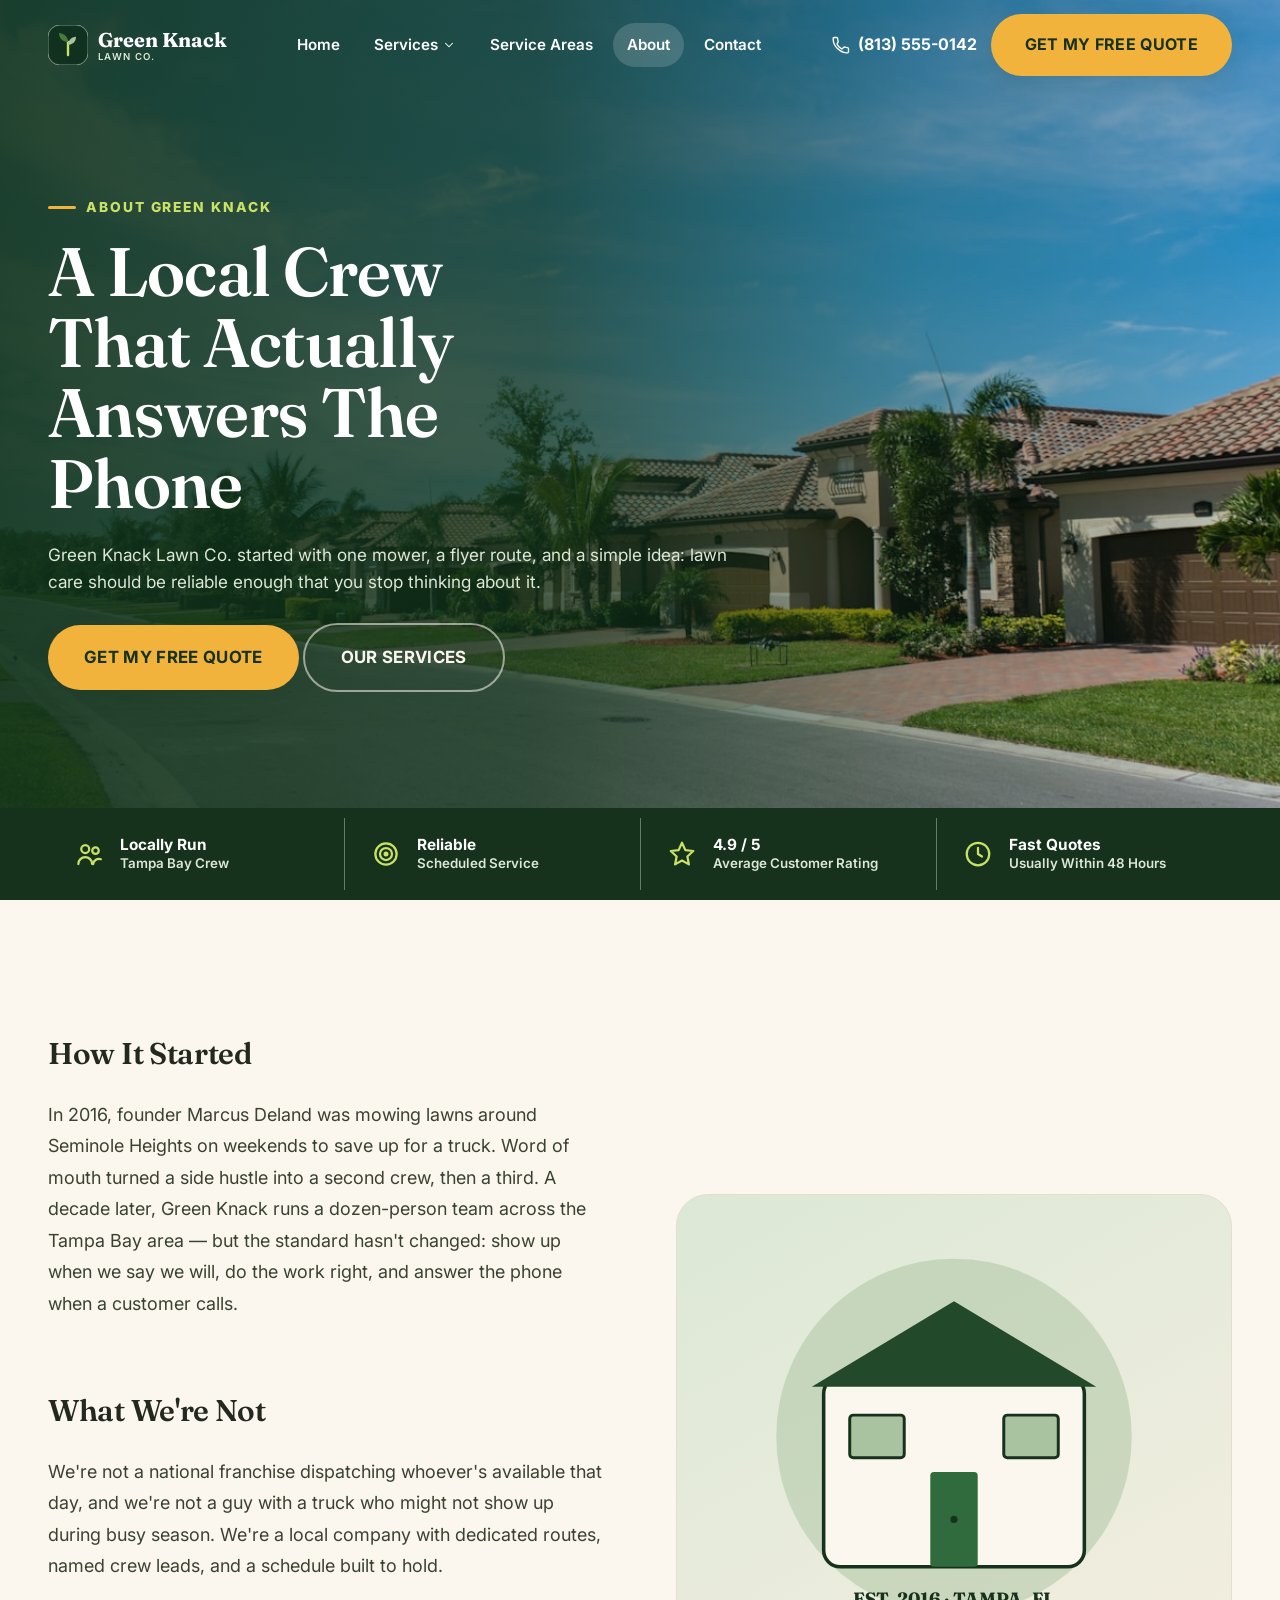
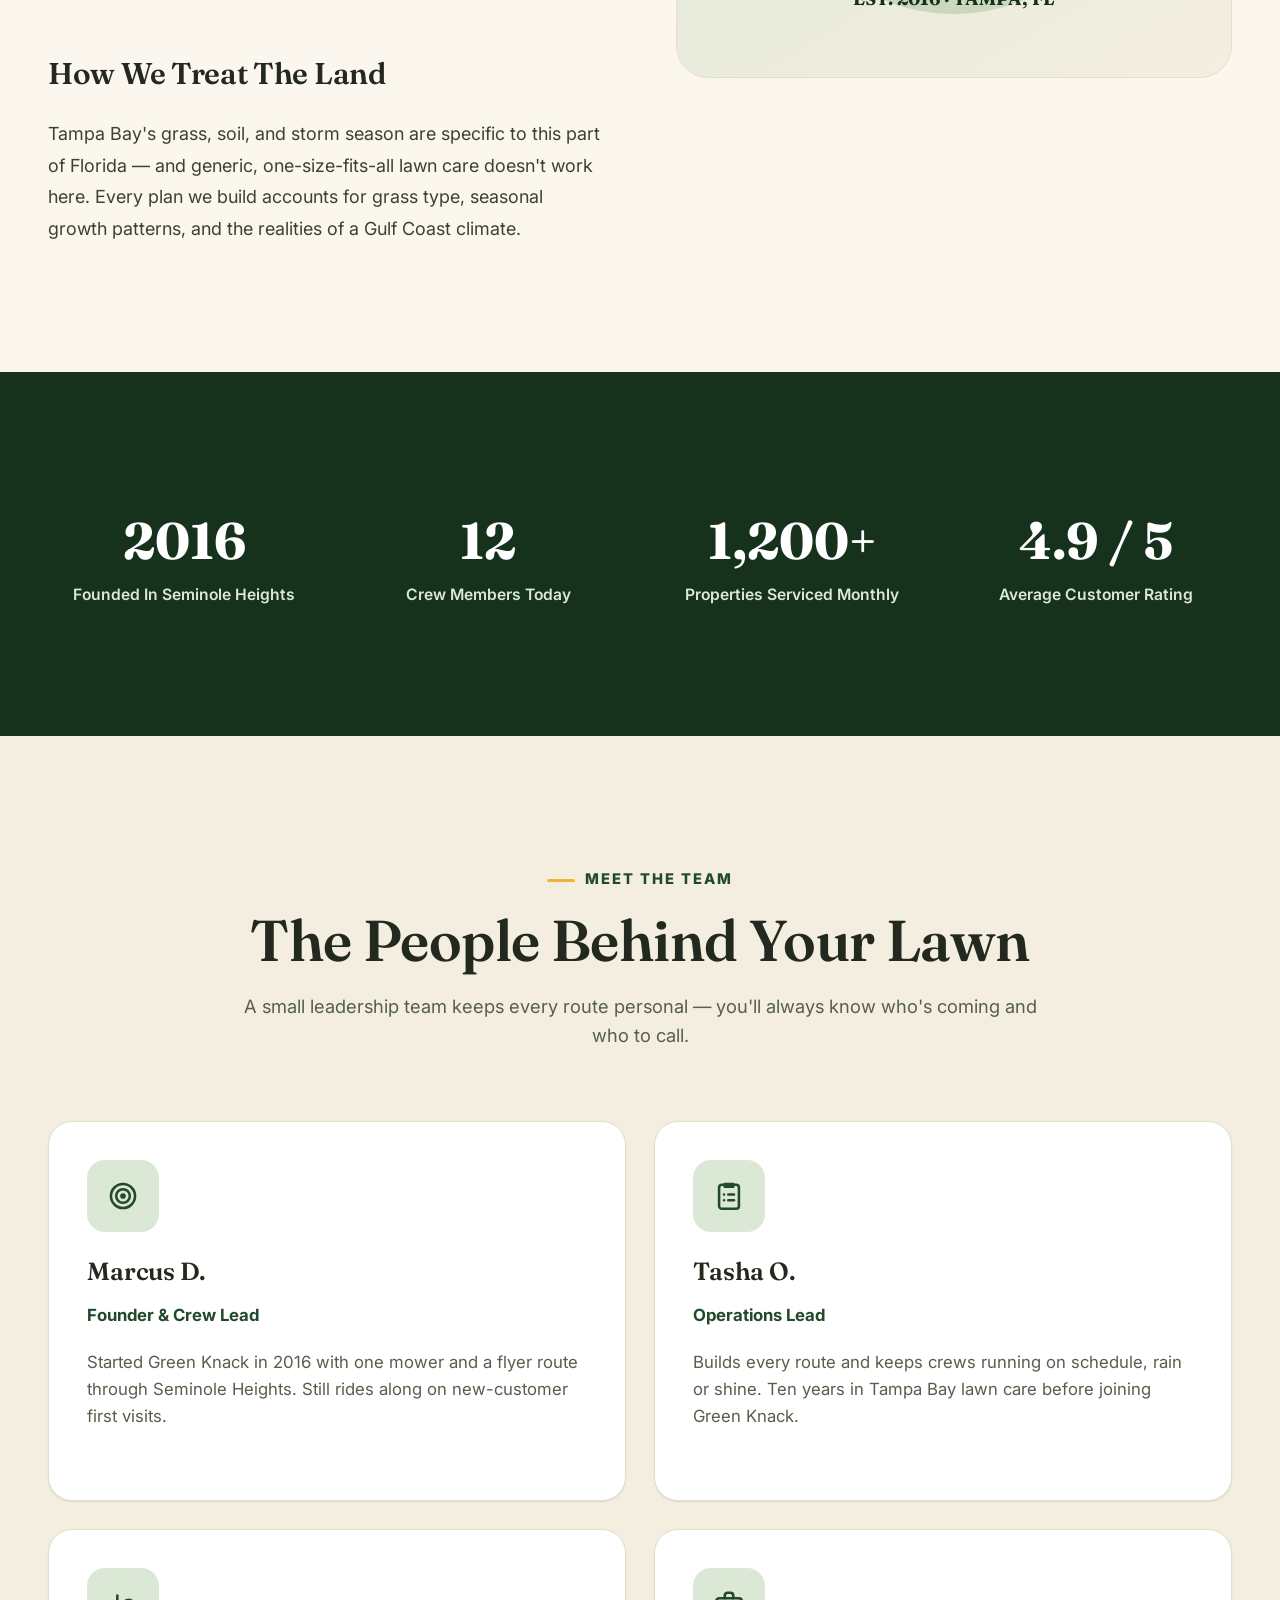
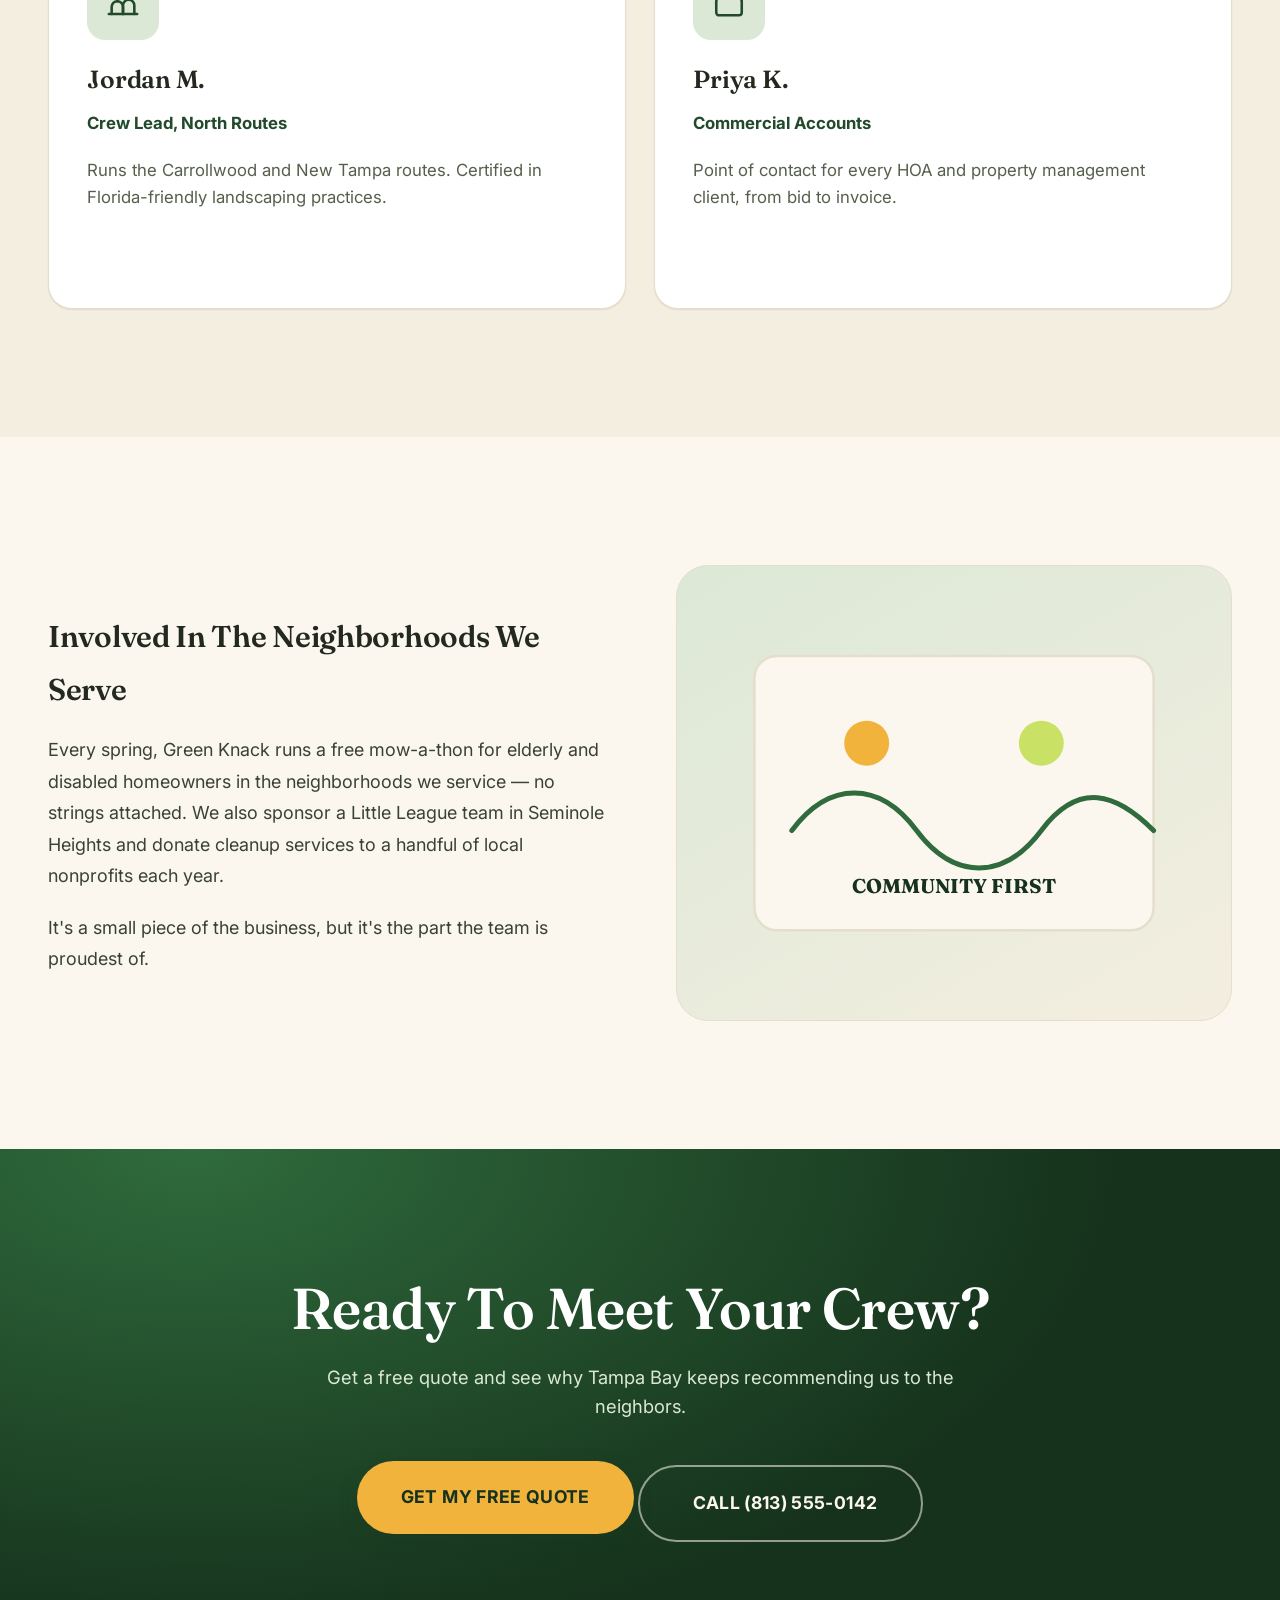
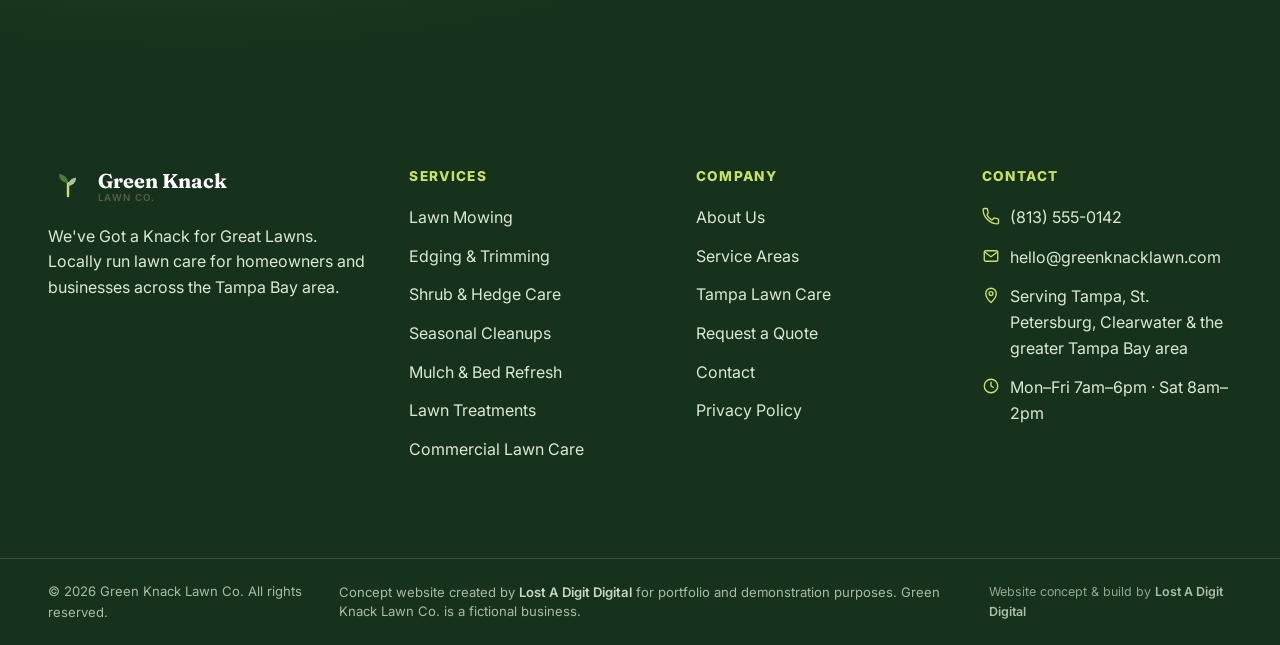
==== about/index.html @ 2e8d249c "Prepare Green Knack lawn service site for production Co-Authored-By: Claude Sonnet 5 <noreply@anthro" ====
<!doctype html>
<html lang="en">
<head>
<meta charset="UTF-8">
<meta name="viewport" content="width=device-width, initial-scale=1">
<title>About Green Knack Lawn Co. | Tampa Bay Lawn Care</title>
<meta name="description" content="Meet the local crew behind Green Knack Lawn Co. — founded in 2016 in Seminole Heights, now serving 1,200+ Tampa Bay properties every month.">
<link rel="canonical" href="https://lawn-service.lostadigitdigital.com/about/">
<meta name="robots" content="index,follow">
<meta property="og:type" content="website">
<meta property="og:site_name" content="Green Knack Lawn Co.">
<meta property="og:title" content="About Green Knack Lawn Co. | Tampa Bay Lawn Care">
<meta property="og:description" content="Meet the local crew behind Green Knack Lawn Co. — founded in 2016 in Seminole Heights, now serving 1,200+ Tampa Bay properties every month.">
<meta property="og:url" content="https://lawn-service.lostadigitdigital.com/about/">
<meta property="og:image" content="https://lawn-service.lostadigitdigital.com/images/og-cover.jpg">
<meta name="twitter:card" content="summary_large_image">
<meta name="twitter:title" content="About Green Knack Lawn Co. | Tampa Bay Lawn Care">
<meta name="twitter:description" content="Meet the local crew behind Green Knack Lawn Co. — founded in 2016 in Seminole Heights, now serving 1,200+ Tampa Bay properties every month.">
<meta name="twitter:image" content="https://lawn-service.lostadigitdigital.com/images/og-cover.jpg">
<meta name="theme-color" content="#16321C">
<link rel="icon" href="/favicon.svg" type="image/svg+xml">
<link rel="apple-touch-icon" href="/images/apple-touch-icon.png">
<link rel="manifest" href="/manifest.json">
<link rel="preconnect" href="https://fonts.googleapis.com">
<link rel="preconnect" href="https://fonts.gstatic.com" crossorigin>
<link href="https://fonts.googleapis.com/css2?family=Fraunces:wght@500;600;700&family=Inter:wght@400;500;600;700;800&display=swap" rel="stylesheet">
<link rel="stylesheet" href="/css/styles.css">

<script type="application/ld+json">{"@context": "https://schema.org", "@type": "LocalBusiness", "@id": "https://lawn-service.lostadigitdigital.com/#business", "name": "Green Knack Lawn Co.", "description": "Residential and commercial lawn care serving the greater Tampa Bay, Florida area — mowing, hedge care, seasonal cleanups, and lawn treatments with no long-term contracts.", "url": "https://lawn-service.lostadigitdigital.com/", "telephone": "+18135550142", "email": "hello@greenknacklawn.com", "image": "https://lawn-service.lostadigitdigital.com/images/og-cover.jpg", "priceRange": "$$", "address": {"@type": "PostalAddress", "addressLocality": "Tampa", "addressRegion": "FL", "addressCountry": "US"}, "geo": {"@type": "GeoCoordinates", "latitude": 27.9506, "longitude": -82.4572}, "areaServed": [{"@type": "City", "name": "Tampa"}, {"@type": "City", "name": "South Tampa"}, {"@type": "City", "name": "Seminole Heights"}, {"@type": "City", "name": "Carrollwood"}, {"@type": "City", "name": "Westchase"}, {"@type": "City", "name": "New Tampa"}, {"@type": "City", "name": "Brandon"}, {"@type": "City", "name": "Riverview"}, {"@type": "City", "name": "Valrico"}, {"@type": "City", "name": "St. Petersburg"}, {"@type": "City", "name": "Clearwater"}, {"@type": "City", "name": "Wesley Chapel"}, {"@type": "City", "name": "Dunedin"}, {"@type": "City", "name": "Safety Harbor"}, {"@type": "City", "name": "Temple Terrace"}, {"@type": "City", "name": "Town 'n' Country"}], "openingHoursSpecification": [{"@type": "OpeningHoursSpecification", "dayOfWeek": ["Monday", "Tuesday", "Wednesday", "Thursday", "Friday"], "opens": "07:00", "closes": "18:00"}, {"@type": "OpeningHoursSpecification", "dayOfWeek": ["Saturday"], "opens": "08:00", "closes": "14:00"}], "sameAs": []}</script>

</head>
<body class="has-sticky-cta">

<a class="skip-link" href="#main">Skip to main content</a>
<header class="site-header">
  <div class="container site-header__inner">
    <a class="brand" href="/">
      <svg class="brand__mark" viewBox="0 0 40 40" fill="none" aria-hidden="true"><rect width="40" height="40" rx="12" fill="#16321C"/><path d="M20 30V17" stroke="#C9E265" stroke-width="2.4" stroke-linecap="round"/><path d="M20 17c0-5.2-3.6-8.4-9-9 0 5.6 3.8 8.6 9 9Z" fill="#4A7A3C"/><path d="M20 20c0-4.8 3.4-7.7 8-8.3 0 5.1-3.6 7.9-8 8.3Z" fill="#A9C3A0"/></svg>
      <span class="brand__name">Green Knack<small>Lawn Co.</small></span>
    </a>
    <nav class="main-nav" aria-label="Primary">
      <ul><li><a class="nav-link" href="/">Home</a></li><li class="has-dropdown"><a class="nav-link" href="/services/">Services <svg viewBox="0 0 24 24" fill="none" stroke="currentColor" stroke-width="1.8" stroke-linecap="round" stroke-linejoin="round" aria-hidden="true"><path d="m6 9 6 6 6-6"/></svg></a><div class="dropdown"><a href="/services/lawn-mowing/"><svg class="svg-mini" viewBox="0 0 24 24" fill="none" stroke="currentColor" stroke-width="1.8" stroke-linecap="round" stroke-linejoin="round" aria-hidden="true"><path d="m9 6 6 6-6 6"/></svg>Lawn Mowing</a><a href="/services/shrub-hedge-care/"><svg class="svg-mini" viewBox="0 0 24 24" fill="none" stroke="currentColor" stroke-width="1.8" stroke-linecap="round" stroke-linejoin="round" aria-hidden="true"><path d="m9 6 6 6-6 6"/></svg>Shrub & Hedge Care</a><a href="/services/seasonal-cleanup/"><svg class="svg-mini" viewBox="0 0 24 24" fill="none" stroke="currentColor" stroke-width="1.8" stroke-linecap="round" stroke-linejoin="round" aria-hidden="true"><path d="m9 6 6 6-6 6"/></svg>Seasonal Cleanups</a><a href="/services/commercial-lawn-care/"><svg class="svg-mini" viewBox="0 0 24 24" fill="none" stroke="currentColor" stroke-width="1.8" stroke-linecap="round" stroke-linejoin="round" aria-hidden="true"><path d="m9 6 6 6-6 6"/></svg>Commercial Lawn Care</a><a class="dropdown-all" href="/services/">All Services <svg viewBox="0 0 24 24" fill="none" stroke="currentColor" stroke-width="1.8" stroke-linecap="round" stroke-linejoin="round" aria-hidden="true"><path d="M5 12h14"/><path d="m13 6 6 6-6 6"/></svg></a></div></li><li><a class="nav-link" href="/service-areas/">Service Areas</a></li><li><a class="nav-link" href="/about/" aria-current="page">About</a></li><li><a class="nav-link" href="/contact/">Contact</a></li></ul>
    </nav>
    <div class="header-cta">
      <a class="header-phone" href="tel:+18135550142"><svg viewBox="0 0 24 24" fill="none" stroke="currentColor" stroke-width="1.8" stroke-linecap="round" stroke-linejoin="round" aria-hidden="true"><path d="M6.6 10.8a13 13 0 0 0 6.6 6.6l2.2-2.2a1.5 1.5 0 0 1 1.5-.4c1.1.4 2.3.6 3.6.6a1.5 1.5 0 0 1 1.5 1.5V21a1.5 1.5 0 0 1-1.5 1.5C10.6 22.5 1.5 13.4 1.5 3.5A1.5 1.5 0 0 1 3 2h3.1a1.5 1.5 0 0 1 1.5 1.5c0 1.3.2 2.5.6 3.6a1.5 1.5 0 0 1-.4 1.5Z"/></svg> (813) 555-0142</a>
      <a class="btn btn-primary" href="/quote/">Get My Free Quote</a>
    </div>
    <button class="nav-toggle" data-nav-toggle type="button" aria-label="Open menu" aria-expanded="false">
      <svg class="icon-open" viewBox="0 0 24 24" fill="none" stroke="currentColor" stroke-width="1.8" stroke-linecap="round" stroke-linejoin="round" aria-hidden="true"><path d="M4 7h16"/><path d="M4 12h16"/><path d="M4 17h16"/></svg><svg class="icon-close" viewBox="0 0 24 24" fill="none" stroke="currentColor" stroke-width="1.8" stroke-linecap="round" stroke-linejoin="round" aria-hidden="true"><path d="m6 6 12 12"/><path d="m18 6-12 12"/></svg>
    </button>
  </div>
  <div class="mobile-nav" id="mobile-nav">
    <ul>
      <li><a class="nav-link" href="/">Home</a></li>
      <li class="mobile-has-sub">
        <div class="mobile-nav-row">
          <a class="nav-link" href="/services/">Services</a>
          <button class="mobile-sub-toggle" type="button" aria-expanded="false" aria-controls="mobile-sub-services" data-sub-toggle>
            <svg viewBox="0 0 24 24" fill="none" stroke="currentColor" stroke-width="1.8" stroke-linecap="round" stroke-linejoin="round" aria-hidden="true"><path d="m6 9 6 6 6-6"/></svg>
            <span class="visually-hidden">Toggle Services submenu</span>
          </button>
        </div>
        <div class="mobile-sub" id="mobile-sub-services"><div class="mobile-sub__inner"><a href="/services/lawn-mowing/">Lawn Mowing</a><a href="/services/shrub-hedge-care/">Shrub & Hedge Care</a><a href="/services/seasonal-cleanup/">Seasonal Cleanups</a><a href="/services/commercial-lawn-care/">Commercial Lawn Care</a></div></div>
      </li>
      <li><a class="nav-link" href="/service-areas/">Service Areas</a></li>
      <li><a class="nav-link" href="/about/">About</a></li>
      <li><a class="nav-link" href="/contact/">Contact</a></li>
    </ul>
    <div class="mobile-cta">
      <a class="header-phone" href="tel:+18135550142"><svg viewBox="0 0 24 24" fill="none" stroke="currentColor" stroke-width="1.8" stroke-linecap="round" stroke-linejoin="round" aria-hidden="true"><path d="M6.6 10.8a13 13 0 0 0 6.6 6.6l2.2-2.2a1.5 1.5 0 0 1 1.5-.4c1.1.4 2.3.6 3.6.6a1.5 1.5 0 0 1 1.5 1.5V21a1.5 1.5 0 0 1-1.5 1.5C10.6 22.5 1.5 13.4 1.5 3.5A1.5 1.5 0 0 1 3 2h3.1a1.5 1.5 0 0 1 1.5 1.5c0 1.3.2 2.5.6 3.6a1.5 1.5 0 0 1-.4 1.5Z"/></svg> (813) 555-0142</a>
      <a class="btn btn-primary btn-block" href="/quote/">Get My Free Quote</a>
    </div>
  </div>
</header>

<main id="main">

<section class="service-hero about-hero">
  <img class="service-hero__bg" src="/images/photos/tampa-neighborhood.jpg" width="1200" height="794" alt="Tampa Bay neighborhood street lined with palm trees and manicured lawns" loading="eager" fetchpriority="high" decoding="async">
  <div class="service-hero__overlay" aria-hidden="true"></div>
  <div class="container service-hero__content">
    <span class="kicker">About Green Knack</span>
    <h1>A Local Crew That Actually Answers The Phone</h1>
    <p>Green Knack Lawn Co. started with one mower, a flyer route, and a simple idea: lawn care should be reliable enough that you stop thinking about it.</p>
    <div class="hero__ctas">
      <a class="btn btn-primary btn-lg" href="/quote/">Get My Free Quote</a>
      <a class="btn btn-secondary btn-lg" href="/services/">Our Services</a>
    </div>
  </div>
</section>

<section class="trust-strip">
  <div class="container trust-strip__inner">
    <div class="trust-strip__item"><svg viewBox="0 0 24 24" fill="none" stroke="currentColor" stroke-width="1.8" stroke-linecap="round" stroke-linejoin="round" aria-hidden="true"><circle cx="9" cy="8" r="3.2"/><path d="M3.5 20a5.5 5.5 0 0 1 11 0"/><circle cx="17.2" cy="9.3" r="2.6"/><path d="M15.3 20a4.7 4.7 0 0 1 6.2-3.8"/></svg> <span><strong>Locally Run</strong>Tampa Bay Crew</span></div>
    <div class="trust-strip__item"><svg viewBox="0 0 24 24" fill="none" stroke="currentColor" stroke-width="1.8" stroke-linecap="round" stroke-linejoin="round" aria-hidden="true"><circle cx="12" cy="12" r="8.5"/><circle cx="12" cy="12" r="4.8"/><circle cx="12" cy="12" r="1.1" fill="currentColor"/></svg> <span><strong>Reliable</strong>Scheduled Service</span></div>
    <div class="trust-strip__item"><svg viewBox="0 0 24 24" fill="none" stroke="currentColor" stroke-width="1.8" stroke-linecap="round" stroke-linejoin="round" aria-hidden="true"><path d="m12 3 2.7 5.9 6.3.7-4.7 4.4 1.2 6.3L12 17.2 6.5 20.3l1.2-6.3-4.7-4.4 6.3-.7Z"/></svg> <span><strong>4.9 / 5</strong>Average Customer Rating</span></div>
    <div class="trust-strip__item"><svg viewBox="0 0 24 24" fill="none" stroke="currentColor" stroke-width="1.8" stroke-linecap="round" stroke-linejoin="round" aria-hidden="true"><circle cx="12" cy="12" r="9"/><path d="M12 7v5l3.2 2"/></svg> <span><strong>Fast Quotes</strong>Usually Within 48 Hours</span></div>
  </div>
</section>

<section>
  <div class="container split">
    <div class="prose">
      <h2>How It Started</h2>
      <p>In 2016, founder Marcus Deland was mowing lawns around Seminole Heights on weekends to save up for a truck. Word of mouth turned a side hustle into a second crew, then a third. A decade later, Green Knack runs a dozen-person team across the Tampa Bay area &mdash; but the standard hasn't changed: show up when we say we will, do the work right, and answer the phone when a customer calls.</p>
      <h2>What We're Not</h2>
      <p>We're not a national franchise dispatching whoever's available that day, and we're not a guy with a truck who might not show up during busy season. We're a local company with dedicated routes, named crew leads, and a schedule built to hold.</p>
      <h2>How We Treat The Land</h2>
      <p>Tampa Bay's grass, soil, and storm season are specific to this part of Florida &mdash; and generic, one-size-fits-all lawn care doesn't work here. Every plan we build accounts for grass type, seasonal growth patterns, and the realities of a Gulf Coast climate.</p>
    </div>
    <div class="art-panel reveal">
      <svg viewBox="0 0 400 340" fill="none" aria-hidden="true">
        <circle cx="200" cy="170" r="150" fill="#A9C3A0" opacity="0.5"/>
        <rect x="90" y="120" width="220" height="160" rx="14" fill="#FBF7EE" stroke="#16321C" stroke-width="3"/>
        <path d="M80 128 200 56 320 128Z" fill="#21492A"/>
        <rect x="180" y="200" width="40" height="80" rx="3" fill="#2F6B3C"/>
        <circle cx="200" cy="240" r="3" fill="#16321C"/>
        <rect x="112" y="152" width="46" height="36" rx="3" fill="#A9C3A0" stroke="#16321C" stroke-width="2.5"/>
        <rect x="242" y="152" width="46" height="36" rx="3" fill="#A9C3A0" stroke="#16321C" stroke-width="2.5"/>
        <text x="200" y="312" text-anchor="middle" font-family="Fraunces, serif" font-weight="700" font-size="15" fill="#16321C">EST. 2016 &middot; TAMPA, FL</text>
      </svg>
    </div>
  </div>
</section>

<section class="section-deep">
  <div class="container">
    <div class="stat-row">
      <div class="stat reveal"><strong>2016</strong><span>Founded In Seminole Heights</span></div><div class="stat reveal"><strong>12</strong><span>Crew Members Today</span></div><div class="stat reveal"><strong>1,200+</strong><span>Properties Serviced Monthly</span></div><div class="stat reveal"><strong>4.9 / 5</strong><span>Average Customer Rating</span></div>
    </div>
  </div>
</section>

<section class="section-alt">
  <div class="container">
    <div class="section-head center">
      <span class="kicker">Meet The Team</span>
      <h2>The People Behind Your Lawn</h2>
      <p>A small leadership team keeps every route personal &mdash; you'll always know who's coming and who to call.</p>
    </div>
    <div class="card-grid"><div class="service-card reveal">
  <div class="service-card__icon"><svg viewBox="0 0 24 24" fill="none" stroke="currentColor" stroke-width="1.8" stroke-linecap="round" stroke-linejoin="round" aria-hidden="true"><circle cx="12" cy="12" r="8.5"/><circle cx="12" cy="12" r="4.8"/><circle cx="12" cy="12" r="1.1" fill="currentColor"/></svg></div>
  <h3>Marcus D.</h3>
  <p style="font-weight:700;color:var(--gk-green-dark);margin-top:-10px;">Founder & Crew Lead</p>
  <p>Started Green Knack in 2016 with one mower and a flyer route through Seminole Heights. Still rides along on new-customer first visits.</p>
</div><div class="service-card reveal">
  <div class="service-card__icon"><svg viewBox="0 0 24 24" fill="none" stroke="currentColor" stroke-width="1.8" stroke-linecap="round" stroke-linejoin="round" aria-hidden="true"><rect x="5" y="4" width="14" height="17" rx="2"/><path d="M9 3.5h6v2H9Z"/><path d="M8.5 11h.01M8.5 15h.01"/><path d="M11.5 11h4"/><path d="M11.5 15h4"/></svg></div>
  <h3>Tasha O.</h3>
  <p style="font-weight:700;color:var(--gk-green-dark);margin-top:-10px;">Operations Lead</p>
  <p>Builds every route and keeps crews running on schedule, rain or shine. Ten years in Tampa Bay lawn care before joining Green Knack.</p>
</div><div class="service-card reveal">
  <div class="service-card__icon"><svg viewBox="0 0 24 24" fill="none" stroke="currentColor" stroke-width="1.8" stroke-linecap="round" stroke-linejoin="round" aria-hidden="true"><path d="M4 19v-5a4 4 0 0 1 4-4 4 4 0 0 1 4 4v5"/><path d="M12 19v-6a4 4 0 0 1 4-4 4 4 0 0 1 4 4v6"/><path d="M2 19h20"/><path d="M8 10V6"/></svg></div>
  <h3>Jordan M.</h3>
  <p style="font-weight:700;color:var(--gk-green-dark);margin-top:-10px;">Crew Lead, North Routes</p>
  <p>Runs the Carrollwood and New Tampa routes. Certified in Florida-friendly landscaping practices.</p>
</div><div class="service-card reveal">
  <div class="service-card__icon"><svg viewBox="0 0 24 24" fill="none" stroke="currentColor" stroke-width="1.8" stroke-linecap="round" stroke-linejoin="round" aria-hidden="true"><rect x="3" y="8" width="18" height="12" rx="2"/><path d="M9 8V6a2 2 0 0 1 2-2h2a2 2 0 0 1 2 2v2"/></svg></div>
  <h3>Priya K.</h3>
  <p style="font-weight:700;color:var(--gk-green-dark);margin-top:-10px;">Commercial Accounts</p>
  <p>Point of contact for every HOA and property management client, from bid to invoice.</p>
</div></div>
  </div>
</section>

<section>
  <div class="container split reverse">
    <div class="art-panel reveal" style="background:linear-gradient(150deg,var(--gk-sage-light),var(--gk-cream-2));">
      <svg viewBox="0 0 380 300" fill="none" aria-hidden="true">
        <rect x="30" y="40" width="320" height="220" rx="18" fill="#FBF7EE" stroke="#E4DECC" stroke-width="2"/>
        <path d="M60 180c30-40 70-40 100 0s70 40 100 0 60-30 90 0" stroke="#2F6B3C" stroke-width="4" fill="none" stroke-linecap="round"/>
        <circle cx="120" cy="110" r="18" fill="#F2B33D"/>
        <circle cx="260" cy="110" r="18" fill="#C9E265"/>
        <text x="190" y="230" text-anchor="middle" font-family="Fraunces, serif" font-weight="700" font-size="16" fill="#16321C">COMMUNITY FIRST</text>
      </svg>
    </div>
    <div class="prose">
      <h2>Involved In The Neighborhoods We Serve</h2>
      <p>Every spring, Green Knack runs a free mow-a-thon for elderly and disabled homeowners in the neighborhoods we service &mdash; no strings attached. We also sponsor a Little League team in Seminole Heights and donate cleanup services to a handful of local nonprofits each year.</p>
      <p>It's a small piece of the business, but it's the part the team is proudest of.</p>
    </div>
  </div>
</section>

<section class="cta-band">
  <div class="container cta-band__inner">
    <h2>Ready To Meet Your Crew?</h2>
    <p>Get a free quote and see why Tampa Bay keeps recommending us to the neighbors.</p>
    <div class="hero__ctas">
      <a class="btn btn-primary btn-lg" href="/quote/">Get My Free Quote</a>
      <a class="btn btn-secondary btn-lg" href="tel:+18135550142"><svg viewBox="0 0 24 24" fill="none" stroke="currentColor" stroke-width="1.8" stroke-linecap="round" stroke-linejoin="round" aria-hidden="true"><path d="M6.6 10.8a13 13 0 0 0 6.6 6.6l2.2-2.2a1.5 1.5 0 0 1 1.5-.4c1.1.4 2.3.6 3.6.6a1.5 1.5 0 0 1 1.5 1.5V21a1.5 1.5 0 0 1-1.5 1.5C10.6 22.5 1.5 13.4 1.5 3.5A1.5 1.5 0 0 1 3 2h3.1a1.5 1.5 0 0 1 1.5 1.5c0 1.3.2 2.5.6 3.6a1.5 1.5 0 0 1-.4 1.5Z"/></svg> Call (813) 555-0142</a>
    </div>
  </div>
</section>

</main>

<footer class="site-footer">
  <div class="container footer-top">
    <div class="footer-brand">
      <a class="brand" href="/">
        <svg class="brand__mark" viewBox="0 0 40 40" fill="none" aria-hidden="true"><rect width="40" height="40" rx="12" fill="#16321C"/><path d="M20 30V17" stroke="#C9E265" stroke-width="2.4" stroke-linecap="round"/><path d="M20 17c0-5.2-3.6-8.4-9-9 0 5.6 3.8 8.6 9 9Z" fill="#4A7A3C"/><path d="M20 20c0-4.8 3.4-7.7 8-8.3 0 5.1-3.6 7.9-8 8.3Z" fill="#A9C3A0"/></svg>
        <span class="brand__name">Green Knack<small>Lawn Co.</small></span>
      </a>
      <p>We've Got a Knack for Great Lawns. Locally run lawn care for homeowners and businesses across the Tampa Bay area.</p>
    </div>
    <div>
      <p class="footer-heading">Services</p>
      <ul class="footer-links">
        <li><a href="/services/lawn-mowing/">Lawn Mowing</a></li>
        <li><a href="/services/#edging-trimming">Edging &amp; Trimming</a></li>
        <li><a href="/services/shrub-hedge-care/">Shrub &amp; Hedge Care</a></li>
        <li><a href="/services/seasonal-cleanup/">Seasonal Cleanups</a></li>
        <li><a href="/services/#mulch-bed-refresh">Mulch &amp; Bed Refresh</a></li>
        <li><a href="/services/#lawn-treatments">Lawn Treatments</a></li>
        <li><a href="/services/commercial-lawn-care/">Commercial Lawn Care</a></li>
      </ul>
    </div>
    <div>
      <p class="footer-heading">Company</p>
      <ul class="footer-links">
        <li><a href="/about/">About Us</a></li>
        <li><a href="/service-areas/">Service Areas</a></li>
        <li><a href="/service-areas/tampa/">Tampa Lawn Care</a></li>
        <li><a href="/quote/">Request a Quote</a></li>
        <li><a href="/contact/">Contact</a></li>
        <li><a href="/privacy-policy/">Privacy Policy</a></li>
      </ul>
    </div>
    <div>
      <p class="footer-heading">Contact</p>
      <ul class="footer-contact">
        <li><svg viewBox="0 0 24 24" fill="none" stroke="currentColor" stroke-width="1.8" stroke-linecap="round" stroke-linejoin="round" aria-hidden="true"><path d="M6.6 10.8a13 13 0 0 0 6.6 6.6l2.2-2.2a1.5 1.5 0 0 1 1.5-.4c1.1.4 2.3.6 3.6.6a1.5 1.5 0 0 1 1.5 1.5V21a1.5 1.5 0 0 1-1.5 1.5C10.6 22.5 1.5 13.4 1.5 3.5A1.5 1.5 0 0 1 3 2h3.1a1.5 1.5 0 0 1 1.5 1.5c0 1.3.2 2.5.6 3.6a1.5 1.5 0 0 1-.4 1.5Z"/></svg> <a href="tel:+18135550142">(813) 555-0142</a></li>
        <li><svg viewBox="0 0 24 24" fill="none" stroke="currentColor" stroke-width="1.8" stroke-linecap="round" stroke-linejoin="round" aria-hidden="true"><rect x="3" y="5" width="18" height="14" rx="2"/><path d="m4 7 8 6 8-6"/></svg> <a href="mailto:hello@greenknacklawn.com">hello@greenknacklawn.com</a></li>
        <li><svg viewBox="0 0 24 24" fill="none" stroke="currentColor" stroke-width="1.8" stroke-linecap="round" stroke-linejoin="round" aria-hidden="true"><path d="M12 22s7-6.4 7-12a7 7 0 1 0-14 0c0 5.6 7 12 7 12Z"/><circle cx="12" cy="10" r="2.6"/></svg> <span>Serving Tampa, St. Petersburg, Clearwater &amp; the greater Tampa Bay area</span></li>
        <li><svg viewBox="0 0 24 24" fill="none" stroke="currentColor" stroke-width="1.8" stroke-linecap="round" stroke-linejoin="round" aria-hidden="true"><circle cx="12" cy="12" r="9"/><path d="M12 7v5l3.2 2"/></svg> <span>Mon&ndash;Fri 7am&ndash;6pm &middot; Sat 8am&ndash;2pm</span></li>
      </ul>
    </div>
  </div>
  <div class="container footer-bottom">
    <p>&copy; <span data-year>2026</span> Green Knack Lawn Co. All rights reserved.</p>
    <p class="footer-disclosure">Concept website created by <a href="https://lostadigitdigital.com">Lost A Digit Digital</a> for portfolio and demonstration purposes. Green Knack Lawn Co. is a fictional business.</p>
    <p class="footer-credit">Website concept &amp; build by <a href="https://lostadigitdigital.com">Lost A Digit Digital</a></p>
  </div>
</footer>

<a class="mobile-sticky-cta" href="/quote/"><svg viewBox="0 0 24 24" fill="none" stroke="currentColor" stroke-width="1.8" stroke-linecap="round" stroke-linejoin="round" aria-hidden="true"><path d="M12 3v4"/><path d="M12 17v4"/><path d="M3 12h4"/><path d="M17 12h4"/><path d="m6 6 2.8 2.8"/><path d="m15.2 15.2 2.8 2.8"/><path d="m18 6-2.8 2.8"/><path d="m8.8 15.2-2.8 2.8"/></svg> Free Quote</a>

<script src="/js/site.js" defer></script>

</body>
</html>
---- css/styles.css ----
/* ==========================================================================
   Green Knack Lawn Co. — design system + site styles
   Single stylesheet, vanilla CSS. Mobile-first, then min-width breakpoints.
   ========================================================================== */

:root{
  /* Brand palette */
  --gk-cream:      #FBF7EE;
  --gk-cream-2:    #F3EEE0;
  --gk-charcoal:   #23291F;
  --gk-charcoal-2: #3A4232;
  --gk-green:      #2F6B3C;
  --gk-green-dark: #21492A;
  --gk-green-deep: #16321C;
  --gk-sage:       #A9C3A0;
  --gk-sage-light: #DCE8D6;
  --gk-lime:       #C9E265;
  --gk-yellow:     #F2B33D;
  --gk-white:      #FFFFFF;
  --gk-line:       #E4DECC;

  /* Semantic */
  --bg:            var(--gk-cream);
  --bg-alt:        var(--gk-cream-2);
  --ink:           var(--gk-charcoal);
  --ink-soft:      #565F4C;
  --brand:         var(--gk-green);
  --brand-dark:    var(--gk-green-dark);
  --accent:        var(--gk-yellow);
  --ring:          #7FAF6E;

  --radius-sm: 10px;
  --radius-md: 16px;
  --radius-lg: 24px;
  --radius-xl: 32px;

  --shadow-sm: 0 1px 2px rgba(22,50,28,0.06), 0 1px 1px rgba(22,50,28,0.04);
  --shadow-md: 0 8px 24px rgba(22,50,28,0.10);
  --shadow-lg: 0 20px 48px rgba(22,50,28,0.16);

  /* Content widths — two tiers: standard (readable text) and wide (visual/grid sections) */
  --container: 1300px;
  --container-wide: 1680px;
  --gutter: clamp(20px, 5vw, 48px);

  /* Typography scale */
  --heading-xl: clamp(2.75rem, 4.5vw, 4.75rem);   /* editorial section H2, ~44-76px */
  --heading-lg: clamp(1.875rem, 2.6vw, 2.75rem);  /* section H3, ~30-44px */
  --body-lg: clamp(1.15rem, 1.4vw, 1.5rem);       /* intro/lede copy, ~18-24px */
  --body-base: 1.0625rem;                          /* normal body, ~17px */

  /* Section rhythm */
  --section-space: clamp(72px, 10vw, 140px);
  --card-padding: clamp(28px, 3vw, 40px);

  --font-head: "Fraunces", Georgia, "Times New Roman", serif;
  --font-body: "Inter", -apple-system, BlinkMacSystemFont, "Segoe UI", sans-serif;

  color-scheme: light;
}

/* ---------------------------------------------------------------------- */
/* Reset / base                                                            */
/* ---------------------------------------------------------------------- */
*,*::before,*::after{ box-sizing:border-box; }
html{ scroll-behavior:smooth; }
body{
  margin:0;
  background:var(--bg);
  color:var(--ink);
  font-family:var(--font-body);
  font-size:16px;
  line-height:1.6;
  -webkit-font-smoothing:antialiased;
  text-rendering:optimizeLegibility;
}
img,svg{ display:block; max-width:100%; }
a{ color:inherit; text-decoration:none; }
ul{ margin:0; padding:0; list-style:none; }
h1,h2,h3,h4,p,figure{ margin:0; }
button{ font:inherit; color:inherit; background:none; border:none; cursor:pointer; }
input,select,textarea{ font:inherit; color:inherit; }
::selection{ background:var(--gk-lime); color:var(--gk-charcoal); }

h1,h2,h3,h4{ font-family:var(--font-head); font-weight:600; letter-spacing:-0.01em; color:var(--gk-charcoal); }

.container{ width:100%; max-width:var(--container); margin-inline:auto; padding-inline:var(--gutter); }
.container-wide{ width:100%; max-width:var(--container-wide); margin-inline:auto; padding-inline:var(--gutter); }

/* Focus visibility — keyboard nav must always be legible */
a:focus-visible,button:focus-visible,input:focus-visible,select:focus-visible,textarea:focus-visible,[tabindex]:focus-visible{
  outline:3px solid var(--ring);
  outline-offset:2px;
  border-radius:6px;
}

.skip-link{
  position:absolute; left:12px; top:-60px;
  background:var(--gk-charcoal); color:var(--gk-cream);
  padding:12px 18px; border-radius:0 0 10px 10px;
  z-index:200; transition:top .15s ease;
  font-weight:600;
}
.skip-link:focus{ top:0; }

.visually-hidden{
  position:absolute !important; width:1px; height:1px; padding:0; margin:-1px;
  overflow:hidden; clip:rect(0,0,0,0); white-space:nowrap; border:0;
}

/* ---------------------------------------------------------------------- */
/* Buttons                                                                 */
/* ---------------------------------------------------------------------- */
.btn{
  display:inline-flex; align-items:center; justify-content:center; gap:.5em;
  padding:18px 34px;
  border-radius:999px;
  font-weight:700;
  font-size:1rem;
  letter-spacing:.02em;
  text-transform:uppercase;
  transition:transform .18s ease, box-shadow .18s ease, background-color .18s ease, color .18s ease;
  white-space:nowrap;
}
.btn-primary{
  background:var(--accent);
  color:var(--gk-green-deep);
  box-shadow:var(--shadow-md);
}
.btn-primary:hover{ transform:translateY(-2px); box-shadow:var(--shadow-lg); background:#F7C158; }
.btn-primary:active{ transform:translateY(0); }

.btn-secondary{
  background:transparent;
  color:var(--gk-cream);
  border:2px solid rgba(251,247,238,0.55);
}
.btn-secondary:hover{ background:rgba(251,247,238,0.12); border-color:var(--gk-cream); }

.btn-outline{
  background:transparent;
  color:var(--gk-green-dark);
  border:2px solid var(--gk-green-dark);
}
.btn-outline:hover{ background:var(--gk-green-dark); color:var(--gk-cream); }

.btn-block{ width:100%; }
.btn-lg{ padding:22px 44px; font-size:1.1rem; }

/* ---------------------------------------------------------------------- */
/* Header / nav                                                            */
/* ---------------------------------------------------------------------- */
.site-header{
  position:sticky; top:0; z-index:100;
  background:rgba(251,247,238,0.92);
  backdrop-filter:saturate(160%) blur(10px);
  border-bottom:1px solid var(--gk-line);
}
.site-header__inner{
  display:flex; align-items:center; justify-content:space-between;
  gap:24px; padding-block:14px;
}
.brand{
  display:flex; align-items:center; gap:10px;
  font-family:var(--font-head); font-weight:700; font-size:1.25rem; color:var(--gk-green-deep);
}
.brand__mark{ width:40px; height:40px; flex:none; }
.brand__name{ display:flex; flex-direction:column; line-height:1.15; }
.brand__name small{ font-family:var(--font-body); font-weight:600; font-size:.6rem; letter-spacing:.14em; text-transform:uppercase; color:var(--ink-soft); }

.main-nav{ display:none; }
.main-nav ul{ display:flex; align-items:center; gap:6px; }
.main-nav a.nav-link{
  display:flex; align-items:center; gap:4px;
  padding:10px 14px; border-radius:999px; font-weight:600; font-size:.95rem; color:var(--gk-charcoal-2);
  transition:background-color .15s ease, color .15s ease;
}
.main-nav a.nav-link:hover, .main-nav a.nav-link[aria-current="page"]{ background:var(--gk-sage-light); color:var(--gk-green-deep); }
.main-nav a.nav-link svg{ width:14px; height:14px; transition:transform .15s ease; }

.has-dropdown{ position:relative; }
/* Invisible hover bridge: keeps :hover alive across the gap between the
   trigger and the dropdown so the menu doesn't drop while the pointer
   is in transit toward it. */
.has-dropdown::after{
  content:"";
  position:absolute; left:0; right:0; top:100%;
  height:14px;
}
.dropdown{
  position:absolute; top:calc(100% + 10px); left:50%;
  transform:translate(-50%,6px);
  width:max-content; min-width:240px; max-width:300px;
  background:var(--gk-white);
  border:1px solid var(--gk-line);
  border-radius:var(--radius-md);
  box-shadow:var(--shadow-lg);
  padding:10px;
  opacity:0; visibility:hidden;
  z-index:20;
  transition:opacity .16s ease, transform .16s ease, visibility .16s ease;
}
.has-dropdown:hover .dropdown,
.has-dropdown:focus-within .dropdown{ opacity:1; visibility:visible; transform:translate(-50%,0); }
.has-dropdown:hover .nav-link svg, .has-dropdown:focus-within .nav-link svg{ transform:rotate(180deg); }
.dropdown a{
  display:flex; align-items:center; gap:10px;
  padding:11px 14px; border-radius:10px; font-weight:600; font-size:.92rem; color:var(--gk-charcoal-2);
  transition:background-color .12s ease, color .12s ease;
}
.dropdown a:hover, .dropdown a:focus-visible{ background:var(--gk-cream-2); color:var(--gk-green-deep); }
.dropdown a.dropdown-all{ margin-top:4px; border-top:1px solid var(--gk-line); padding-top:12px; color:var(--gk-green-dark); }

.header-cta{ display:none; align-items:center; gap:14px; }
.header-phone{ display:flex; align-items:center; gap:8px; font-weight:700; color:var(--gk-green-deep); white-space:nowrap; }
.header-phone svg{ width:18px; height:18px; }

.nav-toggle{
  display:flex; align-items:center; justify-content:center;
  width:44px; height:44px; border-radius:12px; background:var(--gk-sage-light);
}
.nav-toggle svg{ width:22px; height:22px; }
.nav-toggle .icon-close{ display:none; }
.nav-open .nav-toggle .icon-open{ display:none; }
.nav-open .nav-toggle .icon-close{ display:block; }

.mobile-nav{
  display:none;
  position:fixed; inset:0; top:var(--header-h,72px);
  background:var(--gk-cream);
  z-index:90;
  overflow-y:auto;
  padding:24px var(--gutter) 40px;
}
.nav-open .mobile-nav{ display:block; }
.mobile-nav ul{ display:flex; flex-direction:column; gap:4px; }
.mobile-nav > ul > li{ border-bottom:1px solid var(--gk-line); }
.mobile-nav a.nav-link{ display:flex; justify-content:space-between; align-items:center; padding:16px 4px; font-weight:700; font-size:1.05rem; }
.mobile-nav-row{ display:flex; align-items:center; }
.mobile-nav-row .nav-link{ flex:1; }
.mobile-sub-toggle{
  display:flex; align-items:center; justify-content:center; flex:none;
  width:44px; height:44px; border-radius:12px; color:var(--ink-soft);
  transition:background-color .12s ease, color .12s ease;
}
.mobile-sub-toggle:hover, .mobile-sub-toggle:focus-visible{ background:var(--gk-sage-light); color:var(--gk-green-deep); }
.mobile-sub-toggle svg{ width:18px; height:18px; transition:transform .18s ease; }
.mobile-sub-toggle[aria-expanded="true"] svg{ transform:rotate(180deg); }
.mobile-sub{ display:grid; grid-template-rows:0fr; transition:grid-template-rows .22s ease; }
.mobile-sub.is-open{ grid-template-rows:1fr; }
.mobile-sub__inner{ overflow:hidden; display:flex; flex-direction:column; gap:2px; padding-bottom:10px; }
.mobile-sub__inner a{ padding:10px 12px; border-radius:10px; font-weight:600; color:var(--ink-soft); }
.mobile-sub__inner a:hover{ background:var(--gk-sage-light); }
.mobile-cta{ margin-top:24px; display:flex; flex-direction:column; gap:12px; }
.mobile-cta .header-phone{ justify-content:center; padding:14px; background:var(--gk-white); border-radius:14px; }

@media (min-width:960px){
  .main-nav{ display:block; }
  .header-cta{ display:flex; }
  .nav-toggle{ display:none; }
  .mobile-nav{ display:none !important; }
}

/* ---------------------------------------------------------------------- */
/* Hero                                                                    */
/* ---------------------------------------------------------------------- */
.hero{
  position:relative;
  display:flex;
  align-items:center;
  overflow:hidden;
  color:var(--gk-cream);
  min-height:clamp(650px, 58vw, 950px);
  background:var(--gk-green-deep); /* shows while the image loads */
}
.hero__bg{
  position:absolute; inset:0; z-index:0;
  width:100%; height:100%;
  object-fit:cover;
  object-position:center 35%;
}
.hero__overlay{
  position:absolute; inset:0; z-index:1;
  background:linear-gradient(
    90deg,
    rgba(10,60,32,0.92) 0%,
    rgba(10,60,32,0.78) 35%,
    rgba(10,60,32,0.42) 60%,
    rgba(10,60,32,0.12) 100%
  );
}
.hero__content{
  position:relative; z-index:2;
  width:min(850px, calc(100% - 96px));
  margin-left:0;
  padding-left:48px;
  padding-right:48px;
  padding-block:clamp(48px,7vw,80px);
}
.hero__eyebrow{
  display:inline-flex; align-items:center; gap:12px;
  background:rgba(251,247,238,0.12);
  border:1px solid rgba(251,247,238,0.25);
  padding:18px 28px; border-radius:999px;
  font-size:1rem; font-weight:700; letter-spacing:.1em; text-transform:uppercase;
  line-height:1.3;
  color:var(--gk-lime);
  margin-bottom:32px;
}
.hero__eyebrow svg{ width:40px; height:40px; flex:none; }
.hero__content .kicker{ color:var(--gk-lime); }
.hero__content h1{
  color:var(--gk-white);
  font-size:clamp(4rem, 6vw, 6.875rem);
  line-height:1;
}
.hero__content p{
  margin-top:28px;
  color:var(--gk-sage-light);
  font-size:clamp(1.375rem, 1.6vw, 1.75rem);
  line-height:1.5;
  max-width:740px;
}
.hero__content .hero__ctas{ gap:24px; margin-top:44px; }
.hero__content .btn-lg{ padding:28px 48px; font-size:1.15rem; }
.hero__trust{
  margin-top:44px; display:flex; flex-wrap:wrap; gap:14px 32px;
  font-size:1.2rem; font-weight:600; color:var(--gk-sage-light);
}
.hero__trust li{ display:flex; align-items:center; gap:10px; }
.hero__trust svg{ width:22px; height:22px; color:var(--gk-lime); flex:none; }

@media (max-width:960px){
  .hero{
    min-height:0;
    align-items:flex-end;
  }
  .hero__bg{ object-position:center 35%; }
  .hero__content{
    width:min(850px, calc(100% - 40px));
    padding-left:20px;
    padding-right:20px;
    padding-block:64px 40px;
  }
  .hero__eyebrow{ padding:12px 20px; font-size:.8rem; gap:8px; margin-bottom:22px; }
  .hero__eyebrow svg{ width:26px; height:26px; }
  .hero__content h1{ font-size:clamp(2.5rem, 9vw, 3.5rem); }
  .hero__content p{ font-size:1.1rem; margin-top:20px; }
  .hero__content .hero__ctas{ gap:14px; margin-top:32px; }
  .hero__content .btn-lg{ padding:18px 32px; font-size:1rem; }
  .hero__trust{ margin-top:28px; font-size:.92rem; gap:8px 20px; }
  .hero__trust svg{ width:16px; height:16px; }
  .hero__overlay{
    background:linear-gradient(
      180deg,
      rgba(10,60,32,0.55) 0%,
      rgba(10,60,32,0.82) 55%,
      rgba(10,60,32,0.92) 100%
    );
  }
}

/* ---------------------------------------------------------------------- */
/* Shared background-video hero system                                    */
/* Used by any hero that swaps its static image for looping B-roll        */
/* (.hero, .service-hero, ...). The image/object-fit rules stay on the    */
/* hero-specific bg class (.hero__bg / .service-hero__bg); these classes  */
/* only handle the video/poster swap and reduced-motion behavior.         */
/* ---------------------------------------------------------------------- */
.hero-video-wrap{ position:absolute; inset:0; z-index:0; }
.hero-video-poster{ display:none; }
@media (prefers-reduced-motion: reduce){
  .hero-video{ display:none; }
  .hero-video-poster{ display:block; }
}

/* ---------------------------------------------------------------------- */
/* Trust strip                                                            */
/* ---------------------------------------------------------------------- */
.trust-strip{ background:var(--gk-green-deep); padding-block:0; }
.trust-strip__inner{
  display:grid; gap:28px;
  padding-block:clamp(32px,5vw,52px);
  color:var(--gk-sage-light);
}
.trust-strip__item{ display:flex; align-items:center; gap:16px; font-weight:600; font-size:1.05rem; }
.trust-strip__item svg{ width:34px; height:34px; color:var(--gk-lime); flex:none; }
.trust-strip__item strong{ display:block; color:var(--gk-white); font-family:var(--font-head); font-size:1.55rem; font-weight:700; line-height:1.2; }
@media (min-width:720px){ .trust-strip__inner{ grid-template-columns:repeat(2,1fr); } }
@media (min-width:1040px){ .trust-strip__inner{ grid-template-columns:repeat(4,1fr); } }

/* ---------------------------------------------------------------------- */
/* Section scaffolding                                                     */
/* ---------------------------------------------------------------------- */
section{ padding-block:var(--section-space); }
.section-alt{ background:var(--bg-alt); }
.section-deep{ background:var(--gk-green-deep); color:var(--gk-cream); }
.section-sage{ background:var(--gk-sage-light); }

.section-head{ max-width:820px; margin-bottom:clamp(44px,6vw,72px); }
.section-head.center{ margin-inline:auto; text-align:center; }
.kicker{
  display:inline-flex; align-items:center; gap:10px;
  font-size:.92rem; font-weight:800; letter-spacing:.14em; text-transform:uppercase;
  color:var(--gk-green-dark); margin-bottom:18px;
}
.kicker::before{ content:""; width:28px; height:3px; border-radius:3px; background:var(--accent); }
.section-deep .kicker{ color:var(--gk-lime); }
.section-head h2{ font-size:var(--heading-xl); line-height:1.08; }
.section-deep .section-head h2{ color:var(--gk-white); }
.section-head p{ margin-top:20px; font-size:var(--body-lg); color:var(--ink-soft); line-height:1.55; }
.section-deep .section-head p{ color:var(--gk-sage-light); }

/* ---------------------------------------------------------------------- */
/* Cards grid — services                                                  */
/* ---------------------------------------------------------------------- */
.card-grid{ display:grid; gap:28px; grid-template-columns:1fr; }
@media (min-width:640px){ .card-grid{ grid-template-columns:repeat(2,1fr); } }
@media (min-width:900px){ .card-grid.cols-3, .card-grid.cols-4{ grid-template-columns:repeat(3,1fr); } }
@media (min-width:1280px){ .card-grid.cols-4{ grid-template-columns:repeat(4,1fr); } }

.service-card{
  background:var(--gk-white);
  border:1px solid var(--gk-line);
  border-radius:var(--radius-lg);
  padding:var(--card-padding);
  display:flex; flex-direction:column; gap:20px;
  box-shadow:var(--shadow-sm);
  transition:transform .18s ease, box-shadow .18s ease, border-color .18s ease;
}
@media (min-width:640px){ .service-card{ min-height:380px; } }
.service-card:hover{ transform:translateY(-4px); box-shadow:var(--shadow-md); border-color:var(--gk-sage); }
.service-card__media{
  margin:calc(var(--card-padding) * -1) calc(var(--card-padding) * -1) 0;
  aspect-ratio:16 / 10;
  border-radius:var(--radius-lg) var(--radius-lg) 0 0;
  overflow:hidden;
  background:var(--gk-sage-light);
}
.service-card__media img{ width:100%; height:100%; object-fit:cover; display:block; }
.service-card__icon{
  width:72px; height:72px; border-radius:18px;
  display:flex; align-items:center; justify-content:center;
  background:var(--gk-sage-light); color:var(--gk-green-dark);
}
.service-card__icon svg{ width:34px; height:34px; }
.service-card h3{ font-size:1.55rem; }
.service-card p{ color:var(--ink-soft); font-size:1.05rem; line-height:1.6; }
.service-card__link{ margin-top:auto; display:inline-flex; align-items:center; gap:6px; font-weight:700; color:var(--gk-green-dark); font-size:1rem; }
.service-card__link svg{ width:16px; height:16px; transition:transform .15s ease; }
.service-card:hover .service-card__link svg{ transform:translateX(4px); }

/* ---------------------------------------------------------------------- */
/* Benefit / split section                                                */
/* ---------------------------------------------------------------------- */
.split{ display:grid; gap:48px; align-items:center; }
@media (min-width:900px){ .split{ grid-template-columns:1fr 1fr; gap:72px; } .split.reverse{ direction:rtl; } .split.reverse > *{ direction:ltr; } }

.benefit-list{ display:flex; flex-direction:column; gap:28px; margin-top:12px; }
.benefit-item{ display:flex; gap:20px; }
.benefit-item__icon{
  flex:none; width:56px; height:56px; border-radius:14px;
  background:var(--gk-green-deep); color:var(--gk-lime);
  display:flex; align-items:center; justify-content:center;
}
.benefit-item__icon svg{ width:26px; height:26px; }
.benefit-item h3{ font-size:1.35rem; margin-bottom:6px; }
.benefit-item p{ color:var(--ink-soft); font-size:1.05rem; line-height:1.55; }

.art-panel{
  border-radius:var(--radius-xl);
  overflow:hidden;
  background:linear-gradient(150deg,var(--gk-sage-light),var(--gk-cream-2));
  border:1px solid var(--gk-line);
  padding:clamp(20px,4vw,40px);
  display:flex; align-items:center; justify-content:center;
}
.art-panel svg{ width:100%; height:auto; }
.art-panel--photo{ padding:0; aspect-ratio:6/5; }
.art-panel--photo img{ width:100%; height:100%; object-fit:cover; display:block; }

/* ---------------------------------------------------------------------- */
/* Before / after slider                                                  */
/* ---------------------------------------------------------------------- */
.ba-wrap{ max-width:880px; margin-inline:auto; }
.ba-slider{
  position:relative;
  aspect-ratio:16/10;
  border-radius:var(--radius-xl);
  overflow:hidden;
  box-shadow:var(--shadow-lg);
  border:1px solid var(--gk-line);
  touch-action:pan-y;
  user-select:none;
  background:var(--gk-charcoal);
}
.ba-slider svg, .ba-slider img{ position:absolute; inset:0; width:100%; height:100%; object-fit:cover; }
.ba-layer{ position:absolute; inset:0; }
.ba-layer.ba-after{ clip-path:inset(0 0 0 50%); }
.ba-tag{
  position:absolute; top:16px; padding:7px 16px; border-radius:999px;
  font-size:.72rem; font-weight:800; letter-spacing:.1em; text-transform:uppercase;
  background:rgba(22,50,28,0.72); color:var(--gk-white); backdrop-filter:blur(4px);
}
.ba-tag.ba-tag-before{ left:16px; }
.ba-tag.ba-tag-after{ right:16px; }
.ba-handle{
  position:absolute; top:0; bottom:0; left:50%;
  width:4px; background:var(--gk-white);
  transform:translateX(-50%);
  box-shadow:0 0 0 4px rgba(255,255,255,0.28);
}
.ba-handle__grip{
  position:absolute; top:50%; left:50%; transform:translate(-50%,-50%);
  width:52px; height:52px; border-radius:50%;
  background:var(--gk-white); box-shadow:var(--shadow-lg);
  display:flex; align-items:center; justify-content:center; gap:2px;
  color:var(--gk-green-dark);
}
.ba-handle__grip svg{ width:16px; height:16px; }
.ba-range{
  position:absolute; inset:0; width:100%; height:100%;
  opacity:0; cursor:ew-resize; margin:0;
}
.ba-caption{ text-align:center; margin-top:18px; color:var(--ink-soft); font-size:.95rem; }
.ba-caption strong{ color:var(--gk-green-dark); }

/* ---------------------------------------------------------------------- */
/* How it works                                                            */
/* ---------------------------------------------------------------------- */
.steps{ display:grid; gap:40px; counter-reset:step; }
@media (min-width:820px){ .steps{ grid-template-columns:repeat(3,1fr); gap:56px; } }
.step{ position:relative; padding-top:8px; }
.step__num{
  display:flex; align-items:center; justify-content:center;
  width:64px; height:64px; border-radius:50%;
  background:var(--gk-green-deep); color:var(--gk-lime);
  font-family:var(--font-head); font-weight:700; font-size:1.6rem;
  margin-bottom:26px;
}
.step h3{ font-size:1.45rem; margin-bottom:10px; }
.step p{ color:var(--ink-soft); font-size:1.05rem; line-height:1.55; }
.step-connector{ display:none; }
@media (min-width:820px){
  .step:not(:last-child)::after{
    content:""; position:absolute; top:32px; left:calc(50% + 56px); width:calc(100% - 48px);
    height:2px; background:repeating-linear-gradient(90deg,var(--gk-sage) 0 10px,transparent 10px 18px);
  }
}

/* ---------------------------------------------------------------------- */
/* Service areas                                                          */
/* ---------------------------------------------------------------------- */
.area-layout{ display:grid; gap:48px; }
@media (min-width:940px){ .area-layout{ grid-template-columns:1fr 1fr; gap:72px; align-items:center; } }
.area-list{ display:grid; grid-template-columns:repeat(2,1fr); gap:14px; margin-top:28px; }
@media (min-width:520px){ .area-list{ grid-template-columns:repeat(3,1fr); } }
.area-chip{
  display:flex; align-items:center; gap:10px;
  background:var(--gk-white); border:1px solid var(--gk-line); border-radius:14px;
  padding:16px 18px; font-weight:600; font-size:1rem;
}
.area-chip svg{ width:17px; height:17px; color:var(--gk-green-dark); flex:none; }
.area-chip.is-link{ transition:border-color .15s ease, background-color .15s ease; }
.area-chip.is-link:hover{ border-color:var(--gk-green); background:var(--gk-sage-light); }
.area-note{ margin-top:24px; font-size:1rem; color:var(--ink-soft); }

/* ---------------------------------------------------------------------- */
/* Testimonials                                                            */
/* ---------------------------------------------------------------------- */
.testi-grid{ display:grid; gap:28px; grid-template-columns:1fr; }
@media (min-width:720px){ .testi-grid{ grid-template-columns:repeat(2,1fr); } }
@media (min-width:1060px){ .testi-grid.cols-3{ grid-template-columns:repeat(3,1fr); } }
.testi-card{
  background:var(--gk-white); border:1px solid var(--gk-line); border-radius:var(--radius-lg);
  padding:var(--card-padding); display:flex; flex-direction:column; gap:20px; box-shadow:var(--shadow-sm);
}
.testi-stars{ display:flex; gap:3px; color:var(--gk-yellow); }
.testi-stars svg{ width:18px; height:18px; }
.testi-card p{ color:var(--gk-charcoal-2); font-size:1.08rem; line-height:1.6; }
.testi-person{ display:flex; align-items:center; gap:14px; margin-top:auto; }
.testi-avatar{
  width:52px; height:52px; border-radius:50%; flex:none;
  display:flex; align-items:center; justify-content:center;
  color:var(--gk-white); font-weight:700; font-family:var(--font-head); font-size:1.15rem;
}
.testi-name{ font-weight:700; font-size:1rem; color:var(--gk-charcoal); }
.testi-loc{ font-size:.9rem; color:var(--ink-soft); }

/* ---------------------------------------------------------------------- */
/* FAQ accordion                                                           */
/* ---------------------------------------------------------------------- */
.faq-list{ display:flex; flex-direction:column; gap:16px; max-width:880px; margin-inline:auto; }
.faq-item{ background:var(--gk-white); border:1px solid var(--gk-line); border-radius:var(--radius-md); overflow:hidden; }
.faq-q{
  width:100%; display:flex; align-items:center; justify-content:space-between; gap:16px;
  padding:26px 30px; text-align:left; font-weight:700; font-size:1.15rem; color:var(--gk-charcoal);
}
.faq-q svg{ width:22px; height:22px; flex:none; transition:transform .2s ease; color:var(--gk-green-dark); }
.faq-item[data-open="true"] .faq-q svg{ transform:rotate(45deg); }
.faq-a{ display:grid; grid-template-rows:0fr; transition:grid-template-rows .22s ease; }
.faq-item[data-open="true"] .faq-a{ grid-template-rows:1fr; }
.faq-a-inner{ overflow:hidden; }
.faq-a p{ padding:0 30px 28px; color:var(--ink-soft); font-size:1.05rem; line-height:1.6; }

/* ---------------------------------------------------------------------- */
/* Closing CTA band                                                       */
/* ---------------------------------------------------------------------- */
.cta-band{
  background:radial-gradient(120% 160% at 15% 0%, var(--gk-green) 0%, var(--gk-green-deep) 60%);
  color:var(--gk-white); text-align:center; position:relative; overflow:hidden;
}
.cta-band__inner{ position:relative; z-index:1; max-width:800px; margin-inline:auto; }
.cta-band h2{ color:var(--gk-white); font-size:clamp(2.25rem,4.5vw,3.75rem); line-height:1.1; }
.cta-band p{ margin-top:22px; font-size:var(--body-lg); color:var(--gk-sage-light); }
.cta-band .hero__ctas{ justify-content:center; margin-top:40px; gap:20px; }
.cta-band-blob{ position:absolute; opacity:.5; }

/* ---------------------------------------------------------------------- */
/* Footer                                                                  */
/* ---------------------------------------------------------------------- */
.site-footer{ background:var(--gk-green-deep); color:var(--gk-sage-light); }
.footer-top{ padding-block:clamp(56px,8vw,96px); display:grid; gap:48px; }
@media (min-width:820px){ .footer-top{ grid-template-columns:1.3fr 1fr 1fr 1fr; gap:36px; } }
.footer-brand .brand{ color:var(--gk-white); }
.footer-brand p{ margin-top:18px; color:var(--gk-sage-light); font-size:1rem; max-width:34ch; }
.footer-social{ display:flex; gap:10px; margin-top:20px; }
.footer-heading{ font-size:.85rem; font-weight:800; letter-spacing:.1em; text-transform:uppercase; color:var(--gk-lime); margin-bottom:18px; }
.footer-links{ display:flex; flex-direction:column; gap:13px; }
.footer-links a{ font-size:1rem; color:var(--gk-sage-light); transition:color .15s ease; }
.footer-links a:hover{ color:var(--gk-white); }
.footer-contact li{ display:flex; align-items:flex-start; gap:10px; font-size:1rem; margin-bottom:14px; }
.footer-contact svg{ width:18px; height:18px; margin-top:2px; color:var(--gk-lime); flex:none; }
.footer-bottom{
  border-top:1px solid rgba(251,247,238,0.14);
  padding-block:22px;
  display:flex; flex-direction:column; gap:10px;
  font-size:.82rem; color:rgba(220,232,214,0.75);
}
@media (min-width:720px){ .footer-bottom{ flex-direction:row; align-items:center; justify-content:space-between; } }
.footer-bottom a{ color:rgba(220,232,214,0.9); font-weight:600; }
.footer-bottom a:hover{ color:var(--gk-white); text-decoration:underline; }
.footer-disclosure{ max-width:640px; line-height:1.5; }
.footer-credit{ font-size:.78rem; opacity:.85; }

/* ---------------------------------------------------------------------- */
/* Breadcrumbs                                                            */
/* ---------------------------------------------------------------------- */
.breadcrumbs{ padding-block:16px; font-size:.85rem; color:var(--ink-soft); }
.breadcrumbs ol{ display:flex; flex-wrap:wrap; align-items:center; gap:6px; list-style:none; margin:0; padding:0; }
.breadcrumbs li{ display:flex; align-items:center; gap:6px; }
.breadcrumbs a{ font-weight:600; color:var(--gk-green-dark); }
.breadcrumbs a:hover{ text-decoration:underline; }
.breadcrumbs li[aria-current] { color: var(--ink-soft); }
.breadcrumbs svg{ width:12px; height:12px; opacity:.6; }

/* ---------------------------------------------------------------------- */
/* Page hero (inner pages)                                                 */
/* ---------------------------------------------------------------------- */
.page-hero{
  background:linear-gradient(160deg, var(--gk-green-deep) 0%, var(--gk-green-dark) 100%);
  color:var(--gk-white);
  padding-block:clamp(56px,8vw,96px);
}
.page-hero .kicker{ color:var(--gk-lime); }
.page-hero h1{ color:var(--gk-white); font-size:clamp(2.5rem,5vw,4rem); max-width:20ch; line-height:1.08; }
.page-hero p{ margin-top:22px; color:var(--gk-sage-light); font-size:var(--body-lg); max-width:56ch; }
.page-hero .hero__ctas{ margin-top:34px; }

.page-media{ padding-block:0 clamp(40px,6vw,72px); }
.page-media__frame{ margin:0; border-radius:var(--radius-xl); overflow:hidden; box-shadow:var(--shadow-lg); aspect-ratio:21/9; }
.page-media__frame img{ width:100%; height:100%; object-fit:cover; display:block; }
@media (max-width:720px){ .page-media__frame{ aspect-ratio:4/3; } }

/* ---------------------------------------------------------------------- */
/* Service hero (photo background, for /services/* detail pages)          */
/* ---------------------------------------------------------------------- */
.service-hero{
  position:relative;
  display:flex;
  align-items:center;
  overflow:hidden;
  color:var(--gk-white);
  min-height:clamp(560px, 46vw, 760px);
  background:var(--gk-green-deep); /* shows while the image loads */
}
.service-hero__bg{
  position:absolute; inset:0; z-index:0;
  width:100%; height:100%;
  object-fit:cover;
}
.service-hero__overlay{
  position:absolute; inset:0; z-index:1;
  background:linear-gradient(
    90deg,
    rgba(15,50,26,0.90) 0%,
    rgba(15,50,26,0.74) 42%,
    rgba(15,50,26,0.32) 72%,
    rgba(15,50,26,0.12) 100%
  );
}
.service-hero__content{ position:relative; z-index:2; }
.service-hero__content .kicker{ color:var(--gk-lime); font-size:.85rem; }
.service-hero__content .hero__ctas{ margin-top:28px; }

@media (max-width:960px){
  .service-hero{
    min-height:0;
    align-items:flex-end;
    padding-block:64px 40px;
  }
  .service-hero__overlay{
    background:linear-gradient(
      180deg,
      rgba(15,50,26,0.55) 0%,
      rgba(15,50,26,0.82) 55%,
      rgba(15,50,26,0.92) 100%
    );
  }
}

/* ---------------------------------------------------------------------- */
/* Image hero — shared content positioning + scale (service pages)        */
/* ---------------------------------------------------------------------- */
.service-hero__content{
  width:min(820px, calc(100% - 80px));
  margin-left:0;
  padding-left:40px;
  padding-right:40px;
}
.service-hero__content h1{
  color:var(--gk-white);
  font-size:clamp(3.5rem, 5.5vw, 6rem);
  line-height:1.02;
}
.service-hero__content p{
  margin-top:24px;
  color:var(--gk-sage-light);
  font-size:clamp(1.2rem, 1.5vw, 1.4rem);
  line-height:1.55;
  max-width:680px;
}
.service-hero__content .hero__ctas{
  gap:22px;
}
.service-hero__content .btn-lg{
  padding:24px 46px;
  font-size:1.1rem;
}
@media (max-width:960px){
  .service-hero__content{
    width:min(820px, calc(100% - 40px));
    padding-left:20px;
    padding-right:20px;
  }
  .service-hero__content h1{
    font-size:clamp(2.75rem, 9vw, 3.5rem);
  }
}

/* ---------------------------------------------------------------------- */
/* Generic content components                                              */
/* ---------------------------------------------------------------------- */
.prose{ max-width:780px; color:var(--gk-charcoal-2); font-size:1.125rem; line-height:1.75; }
.prose h2{ margin-top:2.2em; margin-bottom:.6em; font-size:1.875rem; }
.prose h2:first-child{ margin-top:0; }
.prose p + p, .prose p + ul{ margin-top:1.1em; }
.prose ul{ display:flex; flex-direction:column; gap:8px; margin-top:1.1em; }
.prose ul li{ padding-left:26px; position:relative; }
.prose ul li::before{ content:"›"; position:absolute; left:4px; color:var(--gk-green); font-weight:800; }
.prose a{ color:var(--gk-green-dark); font-weight:700; text-decoration:underline; text-underline-offset:3px; }

.checklist{ display:flex; flex-direction:column; gap:18px; }
.checklist li{ display:flex; gap:14px; align-items:flex-start; font-size:1.08rem; color:var(--gk-charcoal-2); line-height:1.5; }
.checklist svg{ width:22px; height:22px; color:var(--gk-green); flex:none; margin-top:2px; }

.pill-row{ display:flex; flex-wrap:wrap; gap:10px; }
.pill{
  display:inline-flex; align-items:center; gap:8px;
  background:var(--gk-sage-light); color:var(--gk-green-deep);
  border-radius:999px; padding:8px 16px; font-size:.86rem; font-weight:700;
}

.stat-row{ display:grid; gap:32px; grid-template-columns:repeat(2,1fr); }
@media (min-width:720px){ .stat-row{ grid-template-columns:repeat(4,1fr); } }
.stat{ text-align:center; }
.stat strong{ display:block; font-family:var(--font-head); font-size:clamp(2.25rem,4vw,3.25rem); color:var(--gk-green-dark); }
.section-deep .stat strong{ color:var(--gk-white); }
.stat span{ font-size:.98rem; color:var(--ink-soft); font-weight:600; }
.section-deep .stat span{ color:var(--gk-sage-light); }

.table-wrap{ overflow-x:auto; border-radius:var(--radius-md); border:1px solid var(--gk-line); }
table{ width:100%; border-collapse:collapse; min-width:560px; background:var(--gk-white); }
th,td{ padding:14px 18px; text-align:left; font-size:.94rem; border-bottom:1px solid var(--gk-line); }
th{ background:var(--gk-cream-2); font-family:var(--font-head); font-weight:700; color:var(--gk-green-deep); }
tr:last-child td{ border-bottom:none; }

/* ---------------------------------------------------------------------- */
/* Forms                                                                   */
/* ---------------------------------------------------------------------- */
.form-card{
  background:var(--gk-white); border:1px solid var(--gk-line); border-radius:var(--radius-xl);
  padding:clamp(32px,5vw,56px); box-shadow:var(--shadow-md);
}
.form-grid{ display:grid; gap:24px; }
@media (min-width:640px){ .form-grid.two{ grid-template-columns:1fr 1fr; } }
.field{ display:flex; flex-direction:column; gap:9px; }
.field.full{ grid-column:1/-1; }
.field label{ font-weight:700; font-size:.98rem; color:var(--gk-charcoal); }
.field .req{ color:var(--gk-green-dark); }
.field input,.field select,.field textarea{
  padding:16px 18px; border-radius:12px; border:1.5px solid var(--gk-line);
  background:var(--gk-cream); font-size:1.05rem; color:var(--gk-charcoal);
  transition:border-color .15s ease, box-shadow .15s ease;
}
.field input:focus,.field select:focus,.field textarea:focus{
  outline:none; border-color:var(--gk-green); box-shadow:0 0 0 4px rgba(47,107,60,0.14);
}
.field textarea{ resize:vertical; min-height:120px; }
.field-hint{ font-size:.88rem; color:var(--ink-soft); }
.field-error{ font-size:.82rem; color:#B4433A; display:none; }
.field.has-error input,.field.has-error select,.field.has-error textarea{ border-color:#B4433A; }
.field.has-error .field-error{ display:block; }

.choice-grid{ display:grid; grid-template-columns:repeat(2,1fr); gap:10px; }
@media (min-width:520px){ .choice-grid.services{ grid-template-columns:repeat(2,1fr); } }
.choice{
  display:flex; align-items:center; gap:12px;
  border:1.5px solid var(--gk-line); border-radius:12px; padding:14px 16px;
  background:var(--gk-cream); font-size:1rem; font-weight:600; cursor:pointer;
  transition:border-color .15s ease, background-color .15s ease;
}
.choice:has(input:checked){ border-color:var(--gk-green); background:var(--gk-sage-light); }
.choice input{ accent-color:var(--gk-green); width:18px; height:18px; flex:none; }

.radio-row{ display:flex; gap:14px; flex-wrap:wrap; }
.radio-pill{
  display:flex; align-items:center; gap:8px;
  border:1.5px solid var(--gk-line); border-radius:999px; padding:12px 20px;
  font-weight:600; font-size:1rem; cursor:pointer; background:var(--gk-cream);
}
.radio-pill:has(input:checked){ border-color:var(--gk-green); background:var(--gk-green-deep); color:var(--gk-white); }
.radio-pill input{ accent-color:var(--gk-green); }

.form-foot{ margin-top:26px; display:flex; flex-direction:column; gap:14px; align-items:center; text-align:center; }
.form-foot small{ color:var(--ink-soft); font-size:.82rem; max-width:52ch; }

.progress-track{ display:flex; gap:8px; margin-bottom:30px; }
.progress-track span{ flex:1; height:6px; border-radius:99px; background:var(--gk-line); }
.progress-track span.is-done{ background:var(--gk-green); }

.form-step{ display:none; }
.form-step.is-active{ display:block; animation:fadeIn .25s ease; }
@keyframes fadeIn{ from{ opacity:0; transform:translateY(6px);} to{ opacity:1; transform:translateY(0);} }

.step-actions{ display:flex; justify-content:space-between; align-items:center; margin-top:28px; gap:12px; }

.success-card{ text-align:center; padding:clamp(36px,6vw,64px); }
.success-icon{
  width:88px; height:88px; border-radius:50%; margin-inline:auto 20px;
  background:var(--gk-sage-light); color:var(--gk-green-dark);
  display:flex; align-items:center; justify-content:center;
}
.success-icon svg{ width:44px; height:44px; }
.success-card h2{ font-size:2.15rem; margin-top:20px; }
.success-card p{ margin-top:16px; color:var(--ink-soft); font-size:1.1rem; max-width:48ch; margin-inline:auto; }

/* Simple contact form (single step) reused styling */
.contact-layout{ display:grid; gap:48px; }
@media (min-width:960px){ .contact-layout{ grid-template-columns:1fr 1.15fr; gap:64px; } }
.contact-info-card{
  background:var(--gk-green-deep); color:var(--gk-cream); border-radius:var(--radius-xl);
  padding:clamp(32px,5vw,48px); display:flex; flex-direction:column; gap:26px; height:fit-content;
}
.contact-info-card h2{ color:var(--gk-white); font-size:1.85rem; }
.contact-info-item{ display:flex; gap:16px; align-items:flex-start; }
.contact-info-item svg{ width:24px; height:24px; color:var(--gk-lime); flex:none; margin-top:2px; }
.contact-info-item strong{ display:block; font-size:1.05rem; margin-bottom:3px; }
.contact-info-item span, .contact-info-item a{ color:var(--gk-sage-light); font-size:1rem; }
.contact-hours{ border-top:1px solid rgba(251,247,238,0.16); padding-top:20px; }
.contact-hours table{ background:transparent; width:100%; }
.contact-hours td{ border:none; padding:6px 0; color:var(--gk-sage-light); font-size:.92rem; }
.contact-hours td:last-child{ text-align:right; font-weight:700; color:var(--gk-white); }

/* ---------------------------------------------------------------------- */
/* Utility                                                                  */
/* ---------------------------------------------------------------------- */
.text-center{ text-align:center; }
.mt-0{ margin-top:0; }
.reveal{ opacity:0; transform:translateY(18px); transition:opacity .6s ease, transform .6s ease; }
.reveal.is-visible{ opacity:1; transform:translateY(0); }

.dot-divider{ display:flex; justify-content:center; padding-block:8px; }
.dot-divider svg{ width:120px; height:14px; color:var(--gk-sage); }

@media (prefers-reduced-motion: reduce){
  *{ animation-duration:0.001ms !important; animation-iteration-count:1 !important; transition-duration:0.001ms !important; scroll-behavior:auto !important; }
}

.zip-checker{ display:flex; gap:10px; flex-wrap:wrap; margin-top:22px; }
.zip-checker input{ flex:1; min-width:180px; }
.zip-result{ margin-top:14px; font-weight:700; font-size:.95rem; padding:12px 16px; border-radius:12px; display:none; }
.zip-result.show{ display:block; }
.zip-result.in-area{ background:var(--gk-sage-light); color:var(--gk-green-deep); }
.zip-result.out-area{ background:#FBEAE6; color:#8A342B; }

.error-page{ padding-block:clamp(80px,12vw,140px); text-align:center; }
.error-page h1{ font-size:clamp(2.4rem,7vw,4rem); }

noscript .js-only{ display:none; }

/* ---------------------------------------------------------------------- */
/* Mobile sticky Free Quote CTA (mobile only)                              */
/* ---------------------------------------------------------------------- */
.mobile-sticky-cta{
  display:none;
  position:fixed; left:0; right:0; bottom:0; z-index:95;
  align-items:center; justify-content:center; gap:.5em;
  padding:14px var(--gutter) calc(14px + env(safe-area-inset-bottom,0px));
  background:var(--gk-green-deep); color:var(--gk-cream);
  font-weight:800; font-size:.92rem; letter-spacing:.08em; text-transform:uppercase;
  box-shadow:0 -10px 24px rgba(22,50,28,0.24);
}
.mobile-sticky-cta svg{ width:18px; height:18px; color:var(--gk-lime); flex:none; }
.nav-open .mobile-sticky-cta{ display:none !important; }
@media (max-width:959px){
  body.has-sticky-cta{ padding-bottom:64px; }
  .mobile-sticky-cta{ display:flex; }
}

/* ---------------------------------------------------------------------- */
/* Global hero/header refinement                                           */
/* ---------------------------------------------------------------------- */
.site-header{
  position:fixed;
  inset:0 0 auto;
  background:transparent;
  border-bottom-color:transparent;
  backdrop-filter:none;
  transition:background-color .2s ease, border-color .2s ease, box-shadow .2s ease, backdrop-filter .2s ease;
}
.site-header .brand,
.site-header .header-phone,
.site-header .main-nav a.nav-link{ color:var(--gk-white); }
.site-header .brand__name small{ color:var(--gk-sage-light); }
.site-header .brand__mark rect{ fill:rgba(12,44,24,.72); stroke:rgba(255,255,255,.45); }
.site-header .main-nav a.nav-link:hover,
.site-header .main-nav a.nav-link[aria-current="page"]{ background:rgba(255,255,255,.16); color:var(--gk-white); }
.site-header.is-scrolled,
.nav-open .site-header{
  background:rgba(251,247,238,.94);
  border-bottom-color:rgba(228,222,204,.9);
  box-shadow:0 6px 24px rgba(22,50,28,.09);
  backdrop-filter:saturate(150%) blur(14px);
}
.site-header.is-scrolled .brand,
.site-header.is-scrolled .header-phone,
.site-header.is-scrolled .main-nav a.nav-link,
.nav-open .site-header .brand{ color:var(--gk-green-deep); }
.site-header.is-scrolled .brand__name small,
.nav-open .site-header .brand__name small{ color:var(--ink-soft); }
.site-header.is-scrolled .main-nav a.nav-link:hover,
.site-header.is-scrolled .main-nav a.nav-link[aria-current="page"]{ background:var(--gk-sage-light); color:var(--gk-green-deep); }
.nav-toggle{ background:rgba(251,247,238,.9); color:var(--gk-green-deep); }

/* The first content panel clears the fixed header when it is not a hero. */
main > .breadcrumbs:first-child{ display:none; }

.hero{
  min-height:clamp(540px, calc(100svh - 88px), 720px);
  padding-top:var(--header-h, 72px);
}
.hero__content{
  width:min(720px, calc(100% - 2 * var(--gutter)));
  padding:clamp(38px,5vw,64px) 0;
  margin-left:max(var(--gutter), calc((100vw - var(--container)) / 2 + var(--gutter)));
}
.hero__eyebrow{ padding:0; border:0; background:transparent; font-size:.8rem; margin-bottom:18px; }
.hero__eyebrow svg{ width:24px; height:24px; }
.hero__content h1{ font-size:clamp(3rem,5vw,5rem); line-height:1.03; max-width:12ch; }
.hero__content p{ margin-top:18px; font-size:clamp(1rem,1.25vw,1.2rem); max-width:620px; }
.hero__content .hero__ctas{ margin-top:28px; gap:14px; }
.hero__content .btn-lg{ padding:18px 34px; font-size:.98rem; }
.hero__trust{ display:none; }

.service-hero{
  min-height:clamp(480px, calc(100svh - 128px), 610px);
  padding-top:var(--header-h, 72px);
}
.service-hero__content{ width:100%; padding-inline:var(--gutter); }
.service-hero__content h1{ font-size:clamp(3rem,5vw,5rem); line-height:1.03; max-width:12ch; }
.service-hero__content p{ font-size:clamp(1rem,1.25vw,1.2rem); }
.service-hero__content .btn-lg{ padding:18px 34px; font-size:.98rem; }
.about-hero .service-hero__bg{ object-position:center 58%; }
.page-hero h1{ font-size:clamp(3rem,5vw,5rem); line-height:1.03; max-width:12ch; }
.page-hero p{ max-width:620px; }

.trust-strip__inner{ gap:0; padding-block:16px; }
.trust-strip__item{ min-height:54px; padding:6px clamp(12px,2vw,28px); font-size:.78rem; line-height:1.35; }
.trust-strip__item + .trust-strip__item{ border-left:1px solid rgba(220,232,214,.4); }
.trust-strip__item svg{ width:28px; height:28px; }
.trust-strip__item strong{ font-family:var(--font-body); font-size:.9rem; }

@media (max-width:1039px){
  .trust-strip__item:nth-child(3){ border-left:0; }
  .trust-strip__item:nth-child(n+3){ border-top:1px solid rgba(220,232,214,.28); }
}
@media (max-width:959px){
  .hero{ min-height:560px; padding-top:var(--header-h, 72px); }
  .service-hero{ min-height:480px; padding-top:var(--header-h, 72px); }
  .hero__content{ margin-left:var(--gutter); width:calc(100% - 2 * var(--gutter)); padding-inline:0; }
  .service-hero{ padding-bottom:44px; }
  .service-hero__content{ width:100%; padding-inline:var(--gutter); }
}
@media (max-width:719px){
  .trust-strip__inner{ grid-template-columns:repeat(2,minmax(0,1fr)); }
  .trust-strip__item{ padding:12px 10px; gap:10px; }
  .trust-strip__item:nth-child(3){ border-left:0; }
  .trust-strip__item:nth-child(2),.trust-strip__item:nth-child(4){ border-left:1px solid rgba(220,232,214,.4); }
}
@media (max-width:430px){
  .hero{ min-height:540px; }
  .service-hero{ min-height:480px; }
  .hero__content h1,.service-hero__content h1{ font-size:clamp(2.45rem,12vw,3.15rem); }
  .hero__ctas{ flex-direction:column; align-items:stretch; }
  .hero__ctas .btn{ width:100%; }
  .trust-strip__inner{ grid-template-columns:1fr; }
  .trust-strip__item:nth-child(n){ border-left:0; border-top:1px solid rgba(220,232,214,.28); }
  .trust-strip__item:first-child{ border-top:0; }
}

/* One entry system across home, About, and every service page:
   hero + proof stripe equals exactly one visible viewport. */
:root{ --entry-trust-h:92px; }
.hero,
.service-hero,
.page-hero{
  height:calc(100svh - var(--entry-trust-h));
  min-height:0;
  max-height:none;
}
.page-hero{
  display:flex;
  align-items:center;
  padding-top:var(--header-h,72px);
  padding-bottom:0;
}
.trust-strip__inner{
  height:var(--entry-trust-h);
  min-height:var(--entry-trust-h);
  padding-block:10px;
}

@media (max-width:719px){
  :root{ --entry-trust-h:146px; }
  .hero,
  .service-hero,
  .page-hero{
    height:calc(100svh - var(--entry-trust-h));
    min-height:0;
  }
  .trust-strip__inner{
    grid-template-columns:repeat(2,minmax(0,1fr));
    height:var(--entry-trust-h);
    min-height:var(--entry-trust-h);
    padding-block:0;
  }
  .trust-strip__item{ min-height:73px; }
  body:not(.page-scrolled) .mobile-sticky-cta{ display:none; }
  .hero__content,
  .service-hero__content{
    padding-top:18px;
    padding-bottom:18px;
    transform:translateY(28px);
  }
  .hero__eyebrow,
  .service-hero__content .kicker{ margin-bottom:12px; }
  .hero__content h1,
  .service-hero__content h1,
  .page-hero h1{
    font-size:clamp(2.25rem,9vw,2.8rem);
    line-height:1.02;
  }
  .hero__content p,
  .service-hero__content p,
  .page-hero p{
    margin-top:14px;
    font-size:.96rem;
    line-height:1.45;
  }
  .hero__content .hero__ctas,
  .service-hero__content .hero__ctas,
  .page-hero .hero__ctas{
    flex-direction:row;
    flex-wrap:nowrap;
    gap:8px;
    margin-top:18px;
  }
  .hero__content .btn-lg,
  .service-hero__content .btn-lg,
  .page-hero .btn-lg{
    width:auto;
    min-width:0;
    padding:14px 18px;
    font-size:.78rem;
  }
}

@media (max-width:430px){
  .trust-strip__inner{ grid-template-columns:repeat(2,minmax(0,1fr)); }
  .trust-strip__item:nth-child(n){ border-top:1px solid rgba(220,232,214,.28); }
  .trust-strip__item:nth-child(-n+2){ border-top:0; }
  .trust-strip__item:nth-child(even){ border-left:1px solid rgba(220,232,214,.4); }
  .hero__ctas{ flex-direction:row; align-items:center; }
  .hero__ctas .btn{ width:auto; }
}

/* Compact desktop service dropdown. */
.dropdown{
  min-width:210px;
  width:220px;
  max-width:220px;
  padding:6px;
  border-radius:14px;
}
.dropdown a{
  gap:10px;
  min-height:40px;
  padding:8px 10px;
  border-radius:8px;
  font-size:.84rem;
  line-height:1.25;
}
.dropdown a .svg-mini,
.dropdown a.dropdown-all svg{
  width:18px;
  height:18px;
  min-width:18px;
  flex:none;
  color:var(--gk-green-dark);
}
.dropdown a.dropdown-all{
  justify-content:space-between;
  margin-top:3px;
  padding-top:9px;
}
.dropdown a.dropdown-all svg{ margin-left:auto; }

/* Contact page */
.contact-hero .service-hero__bg{ object-position:center 58%; }
.contact-section{
  background:linear-gradient(180deg,var(--gk-cream) 0%,#f5efdf 100%);
}
.contact-layout{ align-items:start; }
.contact-info-card{
  position:relative;
  overflow:hidden;
  box-shadow:var(--shadow-lg);
  border:1px solid rgba(201,226,101,.18);
}
.contact-info-card::after{
  content:"";
  position:absolute;
  width:240px;
  height:240px;
  right:-110px;
  bottom:-120px;
  border-radius:50%;
  background:rgba(201,226,101,.08);
  pointer-events:none;
}
.contact-card-kicker{
  color:var(--gk-lime);
  font-size:.78rem;
  font-weight:800;
  letter-spacing:.14em;
  text-transform:uppercase;
  margin-bottom:-16px;
}
.contact-info-item{
  padding:2px 0;
  position:relative;
  z-index:1;
}
.contact-info-item svg{
  width:42px;
  height:42px;
  padding:10px;
  border-radius:12px;
  background:rgba(201,226,101,.1);
}
.contact-hours{ position:relative; z-index:1; }
.contact-hours table{ min-width:0; }
.form-card{
  box-shadow:0 18px 50px rgba(22,50,28,.11);
}
.contact-form-head{ margin-bottom:32px; }
.contact-form-head .kicker{ margin-bottom:10px; }
.contact-form-head h2{ font-size:clamp(2rem,3vw,2.7rem); line-height:1.08; }
.contact-form-head p{ margin-top:12px; color:var(--ink-soft); }
.contact-section .field input,
.contact-section .field select,
.contact-section .field textarea{ background:#fcfaf4; }
.contact-section .step-actions .btn{ min-width:190px; }

@media (min-width:960px){
  .contact-layout{ grid-template-columns:.82fr 1.18fr; gap:clamp(48px,6vw,82px); }
  .contact-info-card{ position:sticky; top:110px; }
}

@media (max-width:719px){
  .contact-hero{
    align-items:flex-start;
    height:auto;
    min-height:0;
    padding-top:var(--header-h,72px);
    padding-bottom:36px;
  }
  .contact-hero .service-hero__content{
    transform:none;
    padding-top:34px;
    padding-bottom:0;
  }
}

@media (max-width:430px){
  .contact-hero .hero__ctas{ gap:6px; }
  .contact-hero .btn-lg{
    padding:12px 10px;
    font-size:.68rem;
    letter-spacing:0;
  }
}

/* Final mobile navigation and hero-flow corrections. */
@media (max-width:959px){
  .site-header,
  .site-header.is-scrolled,
  .nav-open .site-header{
    backdrop-filter:none;
    -webkit-backdrop-filter:none;
  }
  .mobile-nav{
    position:fixed;
    top:var(--header-h,72px);
    right:0;
    bottom:0;
    left:0;
    height:calc(100dvh - var(--header-h,72px));
    padding:20px var(--gutter) 32px;
    overflow-y:auto;
    background:var(--gk-cream);
    z-index:1000;
  }
  .mobile-nav > ul > li{ background:transparent; }
}

@media (max-width:719px){
  .hero,
  .service-hero,
  .page-hero{
    align-items:flex-start;
  }
  .hero__content,
  .service-hero__content,
  .page-hero > .container{
    transform:none;
    padding-top:30px;
  }
  .contact-hero .service-hero__content{ padding-top:30px; }
}

/* Final proportional scale adjustment: +7% without changing the
   hero + trust-stripe one-viewport composition above. */
.hero__content{ width:min(770px, calc(100% - 2 * var(--gutter))); }
.hero__content,
.service-hero__content,
.page-hero > .container{ transform:translateY(56px); }
.hero__content h1,
.service-hero__content h1,
.page-hero h1{ font-size:clamp(3.2rem,5.35vw,5.35rem); }
.hero__content p,
.service-hero__content p,
.page-hero p{ font-size:clamp(1.07rem,1.34vw,1.28rem); }
.hero__eyebrow,
.service-hero__content .kicker{ font-size:.86rem; }
.hero__content .btn-lg,
.service-hero__content .btn-lg,
.page-hero .btn-lg{ padding:19px 36px; font-size:1.05rem; }
.trust-strip__item{ font-size:.835rem; }
.trust-strip__item svg{ width:30px; height:30px; }
.trust-strip__item strong{ font-size:.96rem; }

@media (max-width:719px){
  .hero__content,
  .service-hero__content,
  .page-hero > .container{ transform:translateY(28px); }
  .hero__content h1,
  .service-hero__content h1,
  .page-hero h1{ font-size:clamp(2.4rem,9.6vw,3rem); }
  .hero__content p,
  .service-hero__content p,
  .page-hero p{ font-size:1.03rem; }
  .hero__content .btn-lg,
  .service-hero__content .btn-lg,
  .page-hero .btn-lg{ padding:15px 19px; font-size:.835rem; }
  .trust-strip__item{ min-height:73px; font-size:.82rem; }
}

/* Authoritative mobile first-screen composition. */
@media (max-width:719px){
  :root{ --entry-trust-h:auto; }

  .hero,
  .service-hero,
  .page-hero,
  .contact-hero{
    height:auto;
    min-height:0;
    max-height:none;
    align-items:flex-start;
    padding-top:var(--header-h,72px);
    padding-bottom:30px;
  }

  .hero__content,
  .service-hero__content,
  .page-hero > .container,
  .contact-hero .service-hero__content{
    width:calc(100% - 48px);
    margin-left:24px;
    margin-right:24px;
    padding:24px 0 0;
    transform:none;
  }

  .hero__eyebrow,
  .service-hero__content .kicker,
  .page-hero .kicker{
    margin-bottom:20px;
    font-size:.8rem;
    line-height:1.2;
  }

  .hero__content h1,
  .service-hero__content h1,
  .page-hero h1{
    max-width:11ch;
    font-size:clamp(3rem,13vw,4rem);
    line-height:.98;
  }

  .hero__content p,
  .service-hero__content p,
  .page-hero p{
    margin-top:20px;
    max-width:34ch;
    font-size:clamp(1.18rem,5vw,1.375rem);
    line-height:1.38;
  }

  .hero__content .hero__ctas,
  .service-hero__content .hero__ctas,
  .page-hero .hero__ctas,
  .contact-hero .hero__ctas{
    display:flex;
    flex-direction:column;
    align-items:stretch;
    gap:20px;
    margin-top:26px;
  }

  .hero__content .btn-lg,
  .service-hero__content .btn-lg,
  .page-hero .btn-lg,
  .contact-hero .btn-lg{
    width:100%;
    min-height:60px;
    padding:15px 20px;
    font-size:.88rem;
    line-height:1.15;
  }

  .trust-strip__inner{
    grid-template-columns:repeat(2,minmax(0,1fr));
    height:auto;
    min-height:0;
    padding-block:0;
  }
  .trust-strip__item{
    min-height:0;
    padding:16px 12px;
    gap:10px;
    font-size:.78rem;
    line-height:1.25;
  }
  .trust-strip__item svg{ width:30px; height:30px; }
  .trust-strip__item strong{ font-size:.94rem; }

  .hero__bg{ object-position:58% center; }
  .service-hero__bg{ object-position:62% center; }
  .contact-hero .service-hero__bg{ object-position:center 58%; }
}

@media (max-width:400px){
  .hero__content,
  .service-hero__content,
  .page-hero > .container,
  .contact-hero .service-hero__content{
    width:calc(100% - 40px);
    margin-inline:20px;
  }
  .hero__content h1,
  .service-hero__content h1,
  .page-hero h1{ font-size:clamp(2.9rem,12.7vw,3.2rem); }
  .hero__content p,
  .service-hero__content p,
  .page-hero p{ font-size:1.18rem; }
  .trust-strip__item{ padding:14px 10px; }
}

/* ---------------------------------------------------------------------- */
/* All Services hero: tighter, content-driven first screen                */
/* Desktop only — mobile already sizes .page-hero to its content via the  */
/* 719px "authoritative mobile first-screen composition" rules above.     */
/* Opts this page's hero out of the fixed viewport-height + vertical-     */
/* center treatment shared by .hero/.service-hero/.page-hero, so the      */
/* trust strip sits directly against the CTA instead of floating in a     */
/* mostly-empty full-height panel.                                        */
/* ---------------------------------------------------------------------- */
@media (min-width:720px){
  .services-hero{
    height:auto;
    min-height:0;
    max-height:none;
    padding-top:calc(var(--header-h, 72px) + 76px);
    padding-bottom:40px;
  }
  .services-hero > .container{ transform:none; }
  .services-hero .kicker{ margin-bottom:28px; }
}
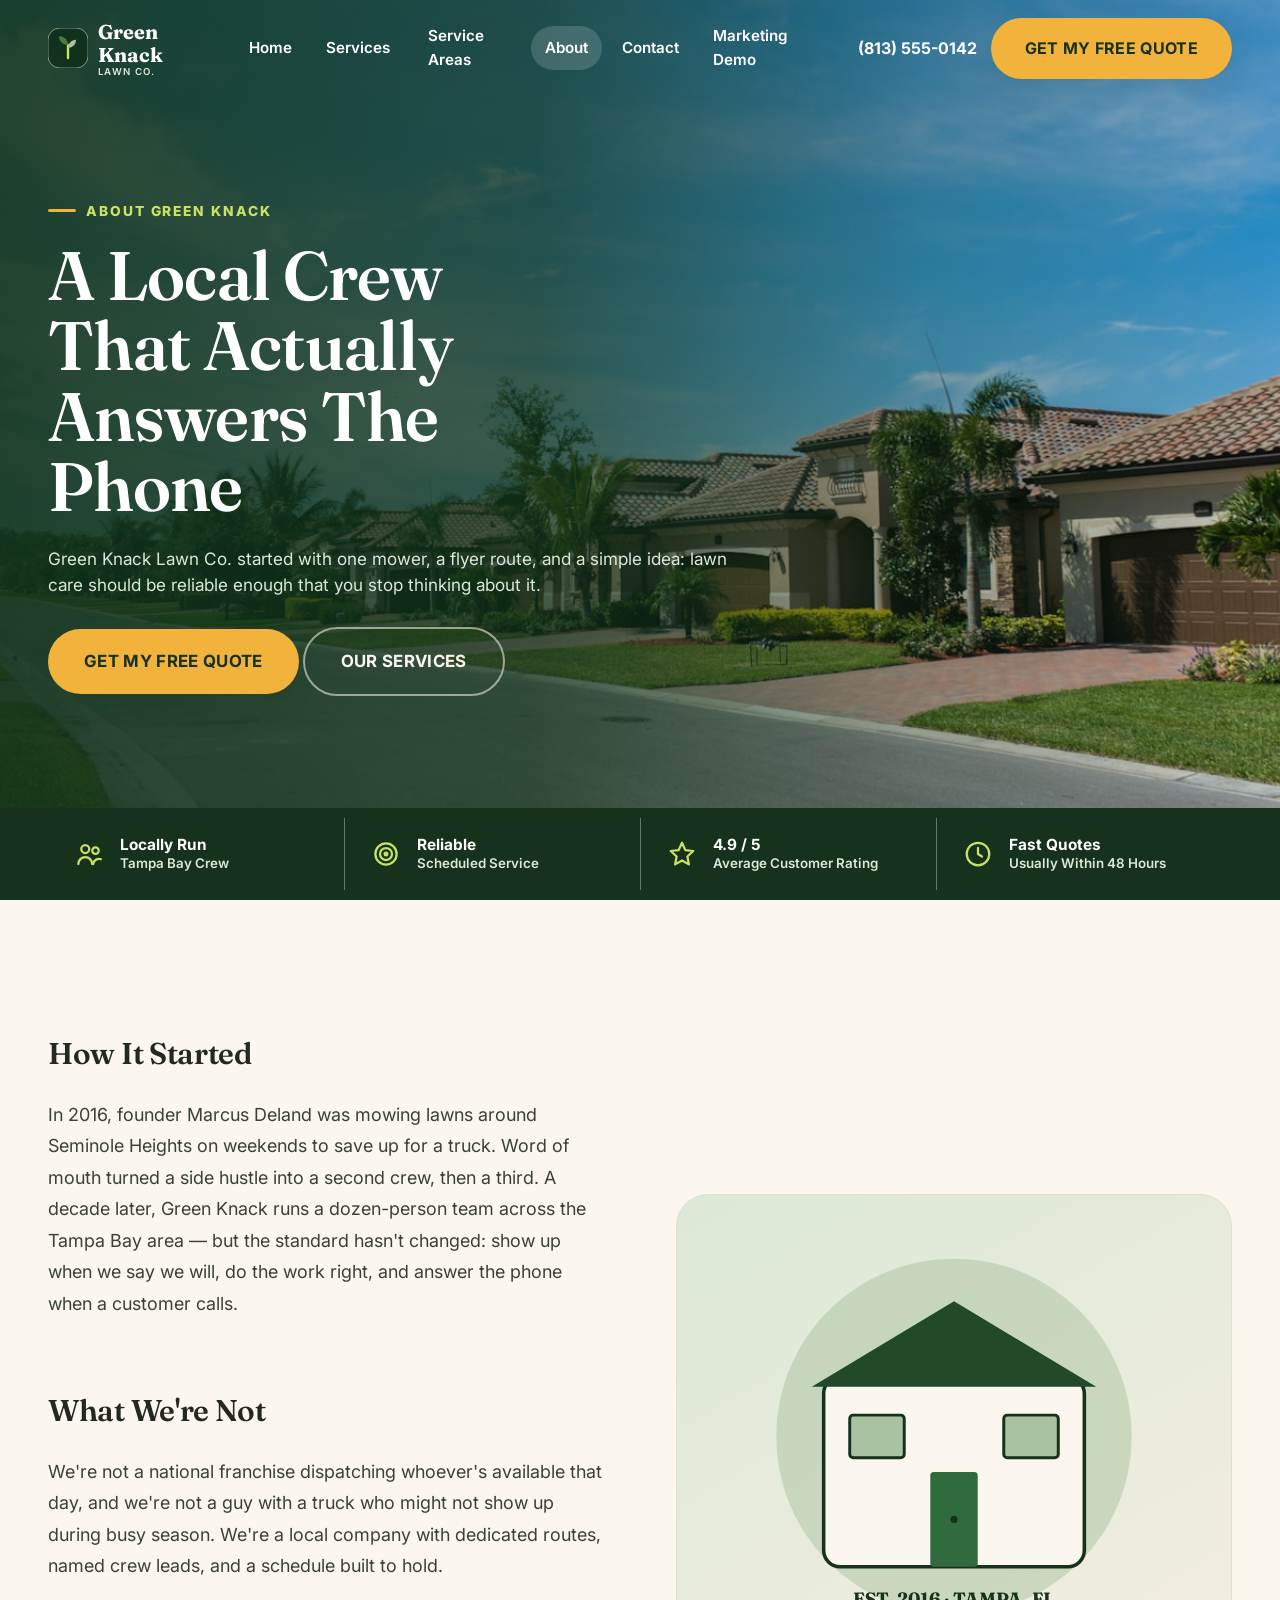
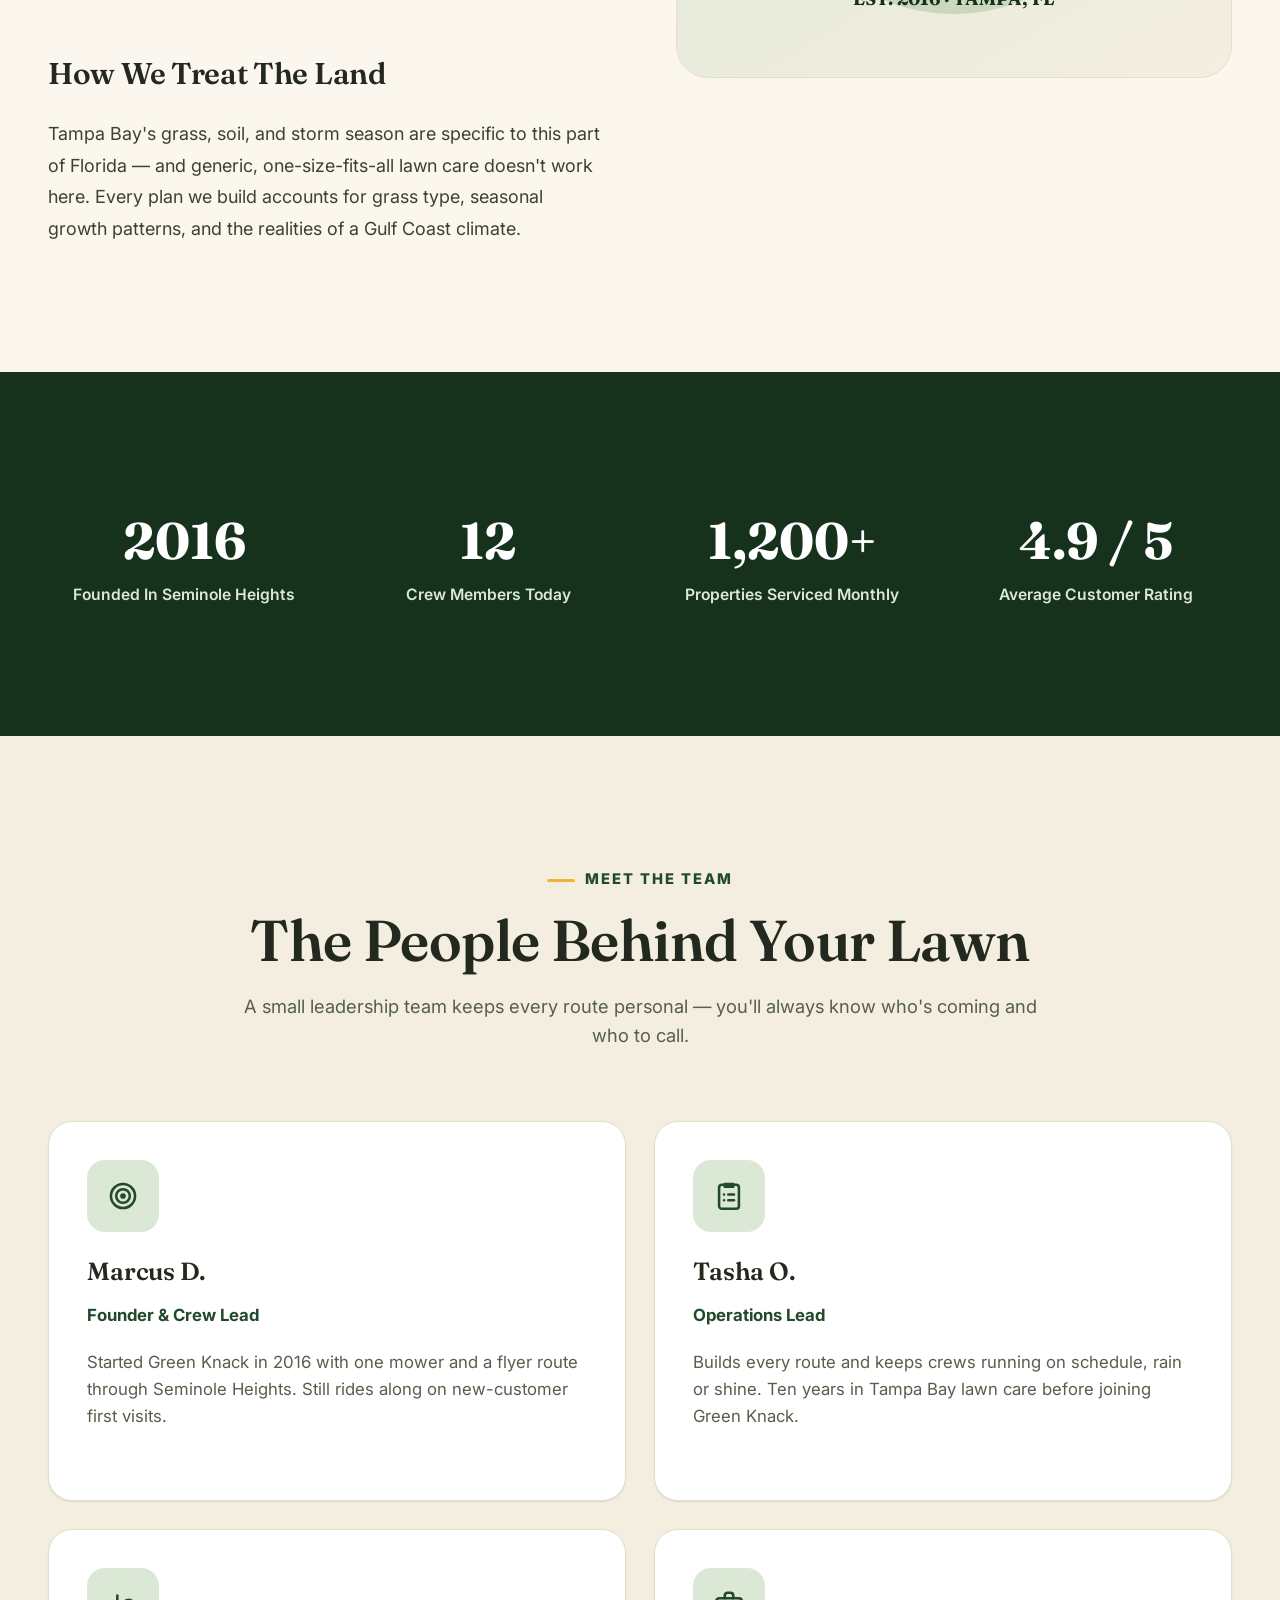
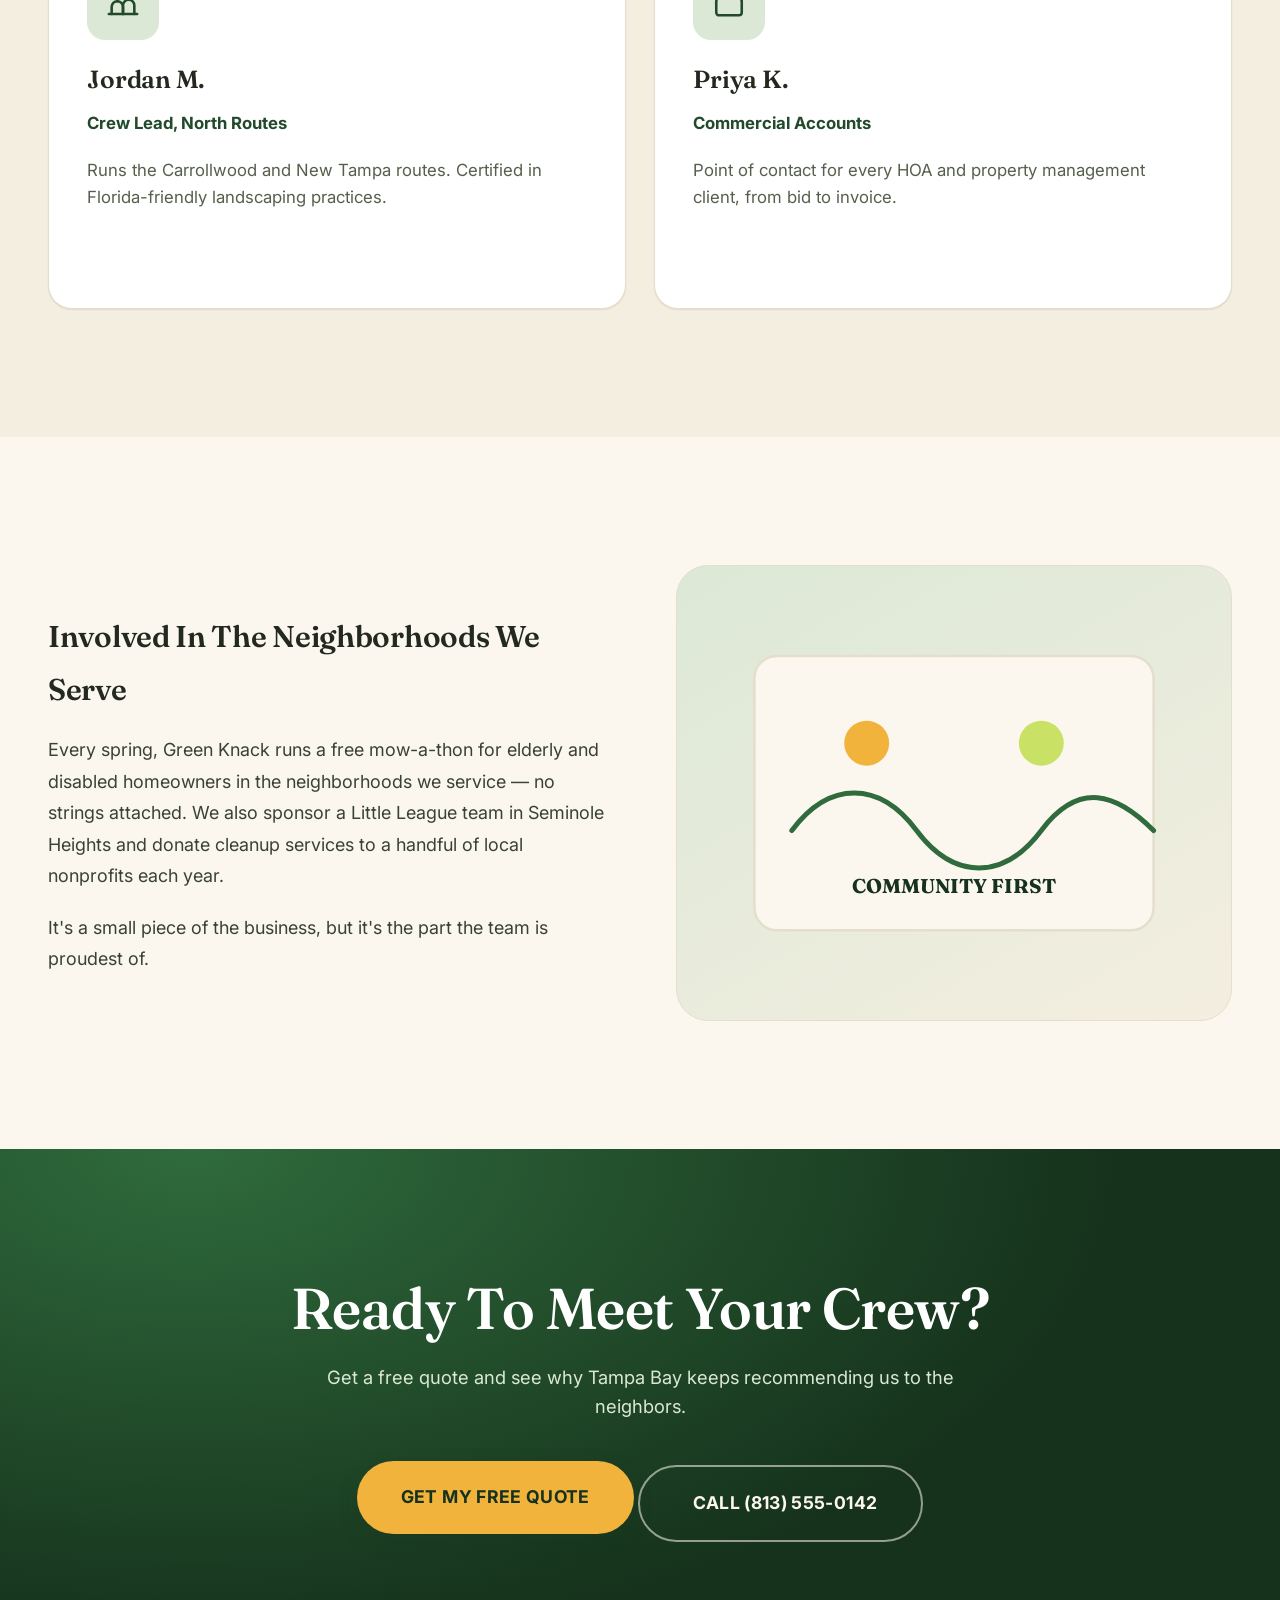
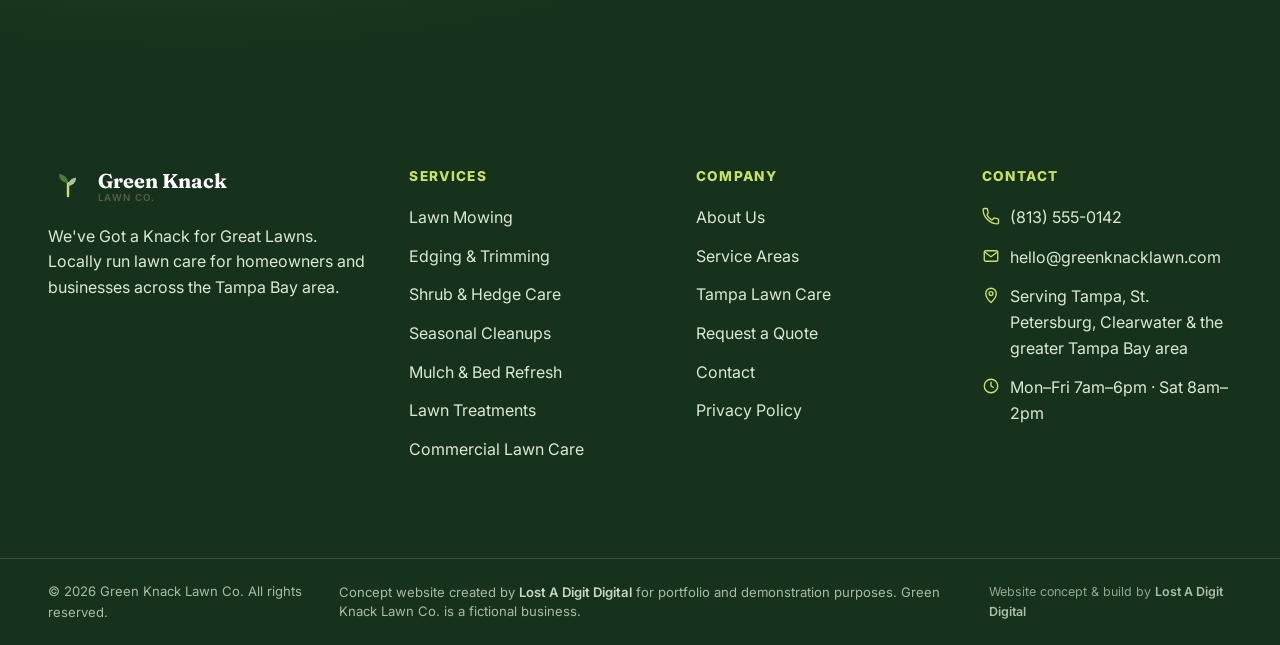
==== commit 5f5f4f11: "Add marketing demo page with real campaign assets and header nav link Adds /marketing-demo/ showcasi" ====
--- a/about/index.html
+++ b/about/index.html
@@ -39,7 +39,7 @@
       <span class="brand__name">Green Knack<small>Lawn Co.</small></span>
     </a>
     <nav class="main-nav" aria-label="Primary">
-      <ul><li><a class="nav-link" href="/">Home</a></li><li class="has-dropdown"><a class="nav-link" href="/services/">Services <svg viewBox="0 0 24 24" fill="none" stroke="currentColor" stroke-width="1.8" stroke-linecap="round" stroke-linejoin="round" aria-hidden="true"><path d="m6 9 6 6 6-6"/></svg></a><div class="dropdown"><a href="/services/lawn-mowing/"><svg class="svg-mini" viewBox="0 0 24 24" fill="none" stroke="currentColor" stroke-width="1.8" stroke-linecap="round" stroke-linejoin="round" aria-hidden="true"><path d="m9 6 6 6-6 6"/></svg>Lawn Mowing</a><a href="/services/shrub-hedge-care/"><svg class="svg-mini" viewBox="0 0 24 24" fill="none" stroke="currentColor" stroke-width="1.8" stroke-linecap="round" stroke-linejoin="round" aria-hidden="true"><path d="m9 6 6 6-6 6"/></svg>Shrub & Hedge Care</a><a href="/services/seasonal-cleanup/"><svg class="svg-mini" viewBox="0 0 24 24" fill="none" stroke="currentColor" stroke-width="1.8" stroke-linecap="round" stroke-linejoin="round" aria-hidden="true"><path d="m9 6 6 6-6 6"/></svg>Seasonal Cleanups</a><a href="/services/commercial-lawn-care/"><svg class="svg-mini" viewBox="0 0 24 24" fill="none" stroke="currentColor" stroke-width="1.8" stroke-linecap="round" stroke-linejoin="round" aria-hidden="true"><path d="m9 6 6 6-6 6"/></svg>Commercial Lawn Care</a><a class="dropdown-all" href="/services/">All Services <svg viewBox="0 0 24 24" fill="none" stroke="currentColor" stroke-width="1.8" stroke-linecap="round" stroke-linejoin="round" aria-hidden="true"><path d="M5 12h14"/><path d="m13 6 6 6-6 6"/></svg></a></div></li><li><a class="nav-link" href="/service-areas/">Service Areas</a></li><li><a class="nav-link" href="/about/" aria-current="page">About</a></li><li><a class="nav-link" href="/contact/">Contact</a></li></ul>
+      <ul><li><a class="nav-link" href="/">Home</a></li><li class="has-dropdown"><a class="nav-link" href="/services/">Services <svg viewBox="0 0 24 24" fill="none" stroke="currentColor" stroke-width="1.8" stroke-linecap="round" stroke-linejoin="round" aria-hidden="true"><path d="m6 9 6 6 6-6"/></svg></a><div class="dropdown"><a href="/services/lawn-mowing/"><svg class="svg-mini" viewBox="0 0 24 24" fill="none" stroke="currentColor" stroke-width="1.8" stroke-linecap="round" stroke-linejoin="round" aria-hidden="true"><path d="m9 6 6 6-6 6"/></svg>Lawn Mowing</a><a href="/services/shrub-hedge-care/"><svg class="svg-mini" viewBox="0 0 24 24" fill="none" stroke="currentColor" stroke-width="1.8" stroke-linecap="round" stroke-linejoin="round" aria-hidden="true"><path d="m9 6 6 6-6 6"/></svg>Shrub & Hedge Care</a><a href="/services/seasonal-cleanup/"><svg class="svg-mini" viewBox="0 0 24 24" fill="none" stroke="currentColor" stroke-width="1.8" stroke-linecap="round" stroke-linejoin="round" aria-hidden="true"><path d="m9 6 6 6-6 6"/></svg>Seasonal Cleanups</a><a href="/services/commercial-lawn-care/"><svg class="svg-mini" viewBox="0 0 24 24" fill="none" stroke="currentColor" stroke-width="1.8" stroke-linecap="round" stroke-linejoin="round" aria-hidden="true"><path d="m9 6 6 6-6 6"/></svg>Commercial Lawn Care</a><a class="dropdown-all" href="/services/">All Services <svg viewBox="0 0 24 24" fill="none" stroke="currentColor" stroke-width="1.8" stroke-linecap="round" stroke-linejoin="round" aria-hidden="true"><path d="M5 12h14"/><path d="m13 6 6 6-6 6"/></svg></a></div></li><li><a class="nav-link" href="/service-areas/">Service Areas</a></li><li><a class="nav-link" href="/about/" aria-current="page">About</a></li><li><a class="nav-link" href="/contact/">Contact</a></li><li><a class="nav-link" href="/marketing-demo/">Marketing Demo</a></li></ul>
     </nav>
     <div class="header-cta">
       <a class="header-phone" href="tel:+18135550142"><svg viewBox="0 0 24 24" fill="none" stroke="currentColor" stroke-width="1.8" stroke-linecap="round" stroke-linejoin="round" aria-hidden="true"><path d="M6.6 10.8a13 13 0 0 0 6.6 6.6l2.2-2.2a1.5 1.5 0 0 1 1.5-.4c1.1.4 2.3.6 3.6.6a1.5 1.5 0 0 1 1.5 1.5V21a1.5 1.5 0 0 1-1.5 1.5C10.6 22.5 1.5 13.4 1.5 3.5A1.5 1.5 0 0 1 3 2h3.1a1.5 1.5 0 0 1 1.5 1.5c0 1.3.2 2.5.6 3.6a1.5 1.5 0 0 1-.4 1.5Z"/></svg> (813) 555-0142</a>
@@ -65,6 +65,7 @@
       <li><a class="nav-link" href="/service-areas/">Service Areas</a></li>
       <li><a class="nav-link" href="/about/">About</a></li>
       <li><a class="nav-link" href="/contact/">Contact</a></li>
+      <li><a class="nav-link" href="/marketing-demo/">Marketing Demo</a></li>
     </ul>
     <div class="mobile-cta">
       <a class="header-phone" href="tel:+18135550142"><svg viewBox="0 0 24 24" fill="none" stroke="currentColor" stroke-width="1.8" stroke-linecap="round" stroke-linejoin="round" aria-hidden="true"><path d="M6.6 10.8a13 13 0 0 0 6.6 6.6l2.2-2.2a1.5 1.5 0 0 1 1.5-.4c1.1.4 2.3.6 3.6.6a1.5 1.5 0 0 1 1.5 1.5V21a1.5 1.5 0 0 1-1.5 1.5C10.6 22.5 1.5 13.4 1.5 3.5A1.5 1.5 0 0 1 3 2h3.1a1.5 1.5 0 0 1 1.5 1.5c0 1.3.2 2.5.6 3.6a1.5 1.5 0 0 1-.4 1.5Z"/></svg> (813) 555-0142</a>
--- a/css/styles.css
+++ b/css/styles.css
@@ -254,7 +254,7 @@
 .mobile-cta{ margin-top:24px; display:flex; flex-direction:column; gap:12px; }
 .mobile-cta .header-phone{ justify-content:center; padding:14px; background:var(--gk-white); border-radius:14px; }
 
-@media (min-width:960px){
+@media (min-width:1200px){
   .main-nav{ display:block; }
   .header-cta{ display:flex; }
   .nav-toggle{ display:none; }
@@ -923,7 +923,7 @@
 }
 .mobile-sticky-cta svg{ width:18px; height:18px; color:var(--gk-lime); flex:none; }
 .nav-open .mobile-sticky-cta{ display:none !important; }
-@media (max-width:959px){
+@media (max-width:1199px){
   body.has-sticky-cta{ padding-bottom:64px; }
   .mobile-sticky-cta{ display:flex; }
 }
@@ -1233,7 +1233,7 @@
 }
 
 /* Final mobile navigation and hero-flow corrections. */
-@media (max-width:959px){
+@media (max-width:1199px){
   .site-header,
   .site-header.is-scrolled,
   .nav-open .site-header{
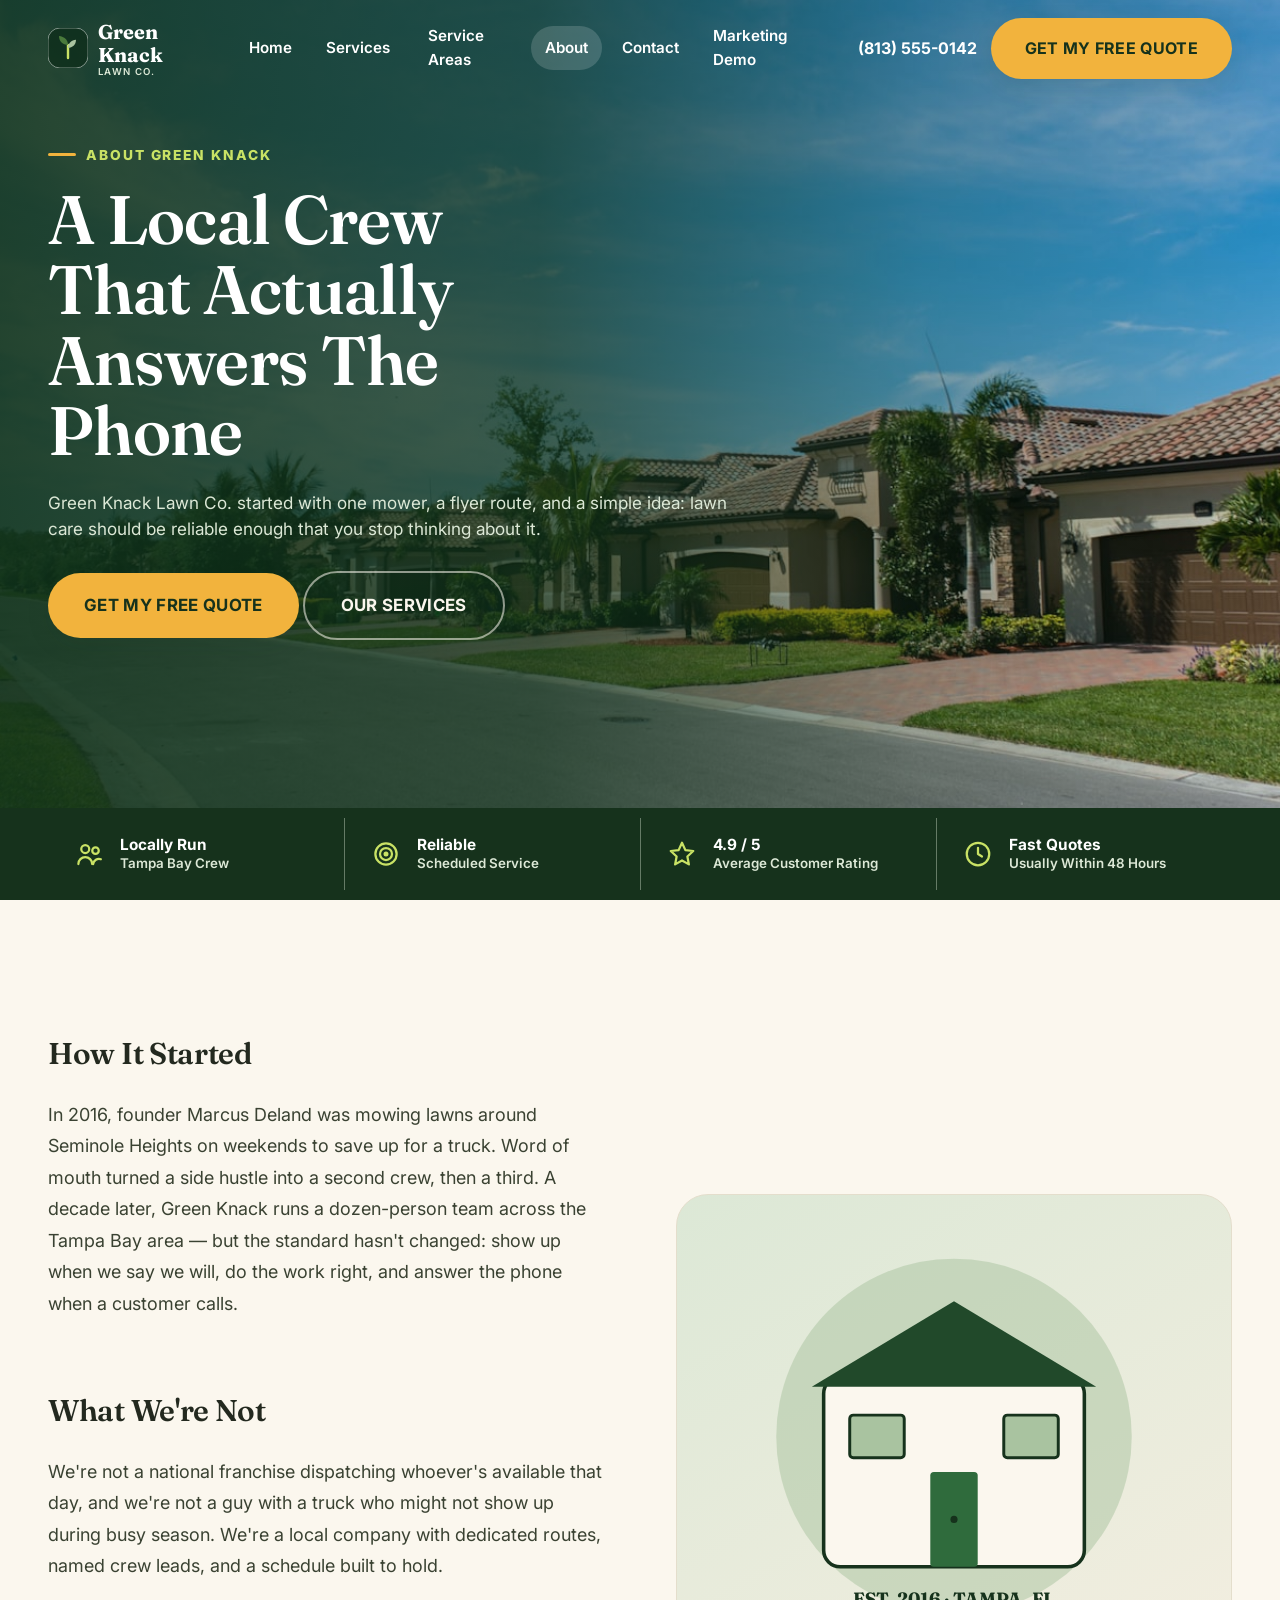
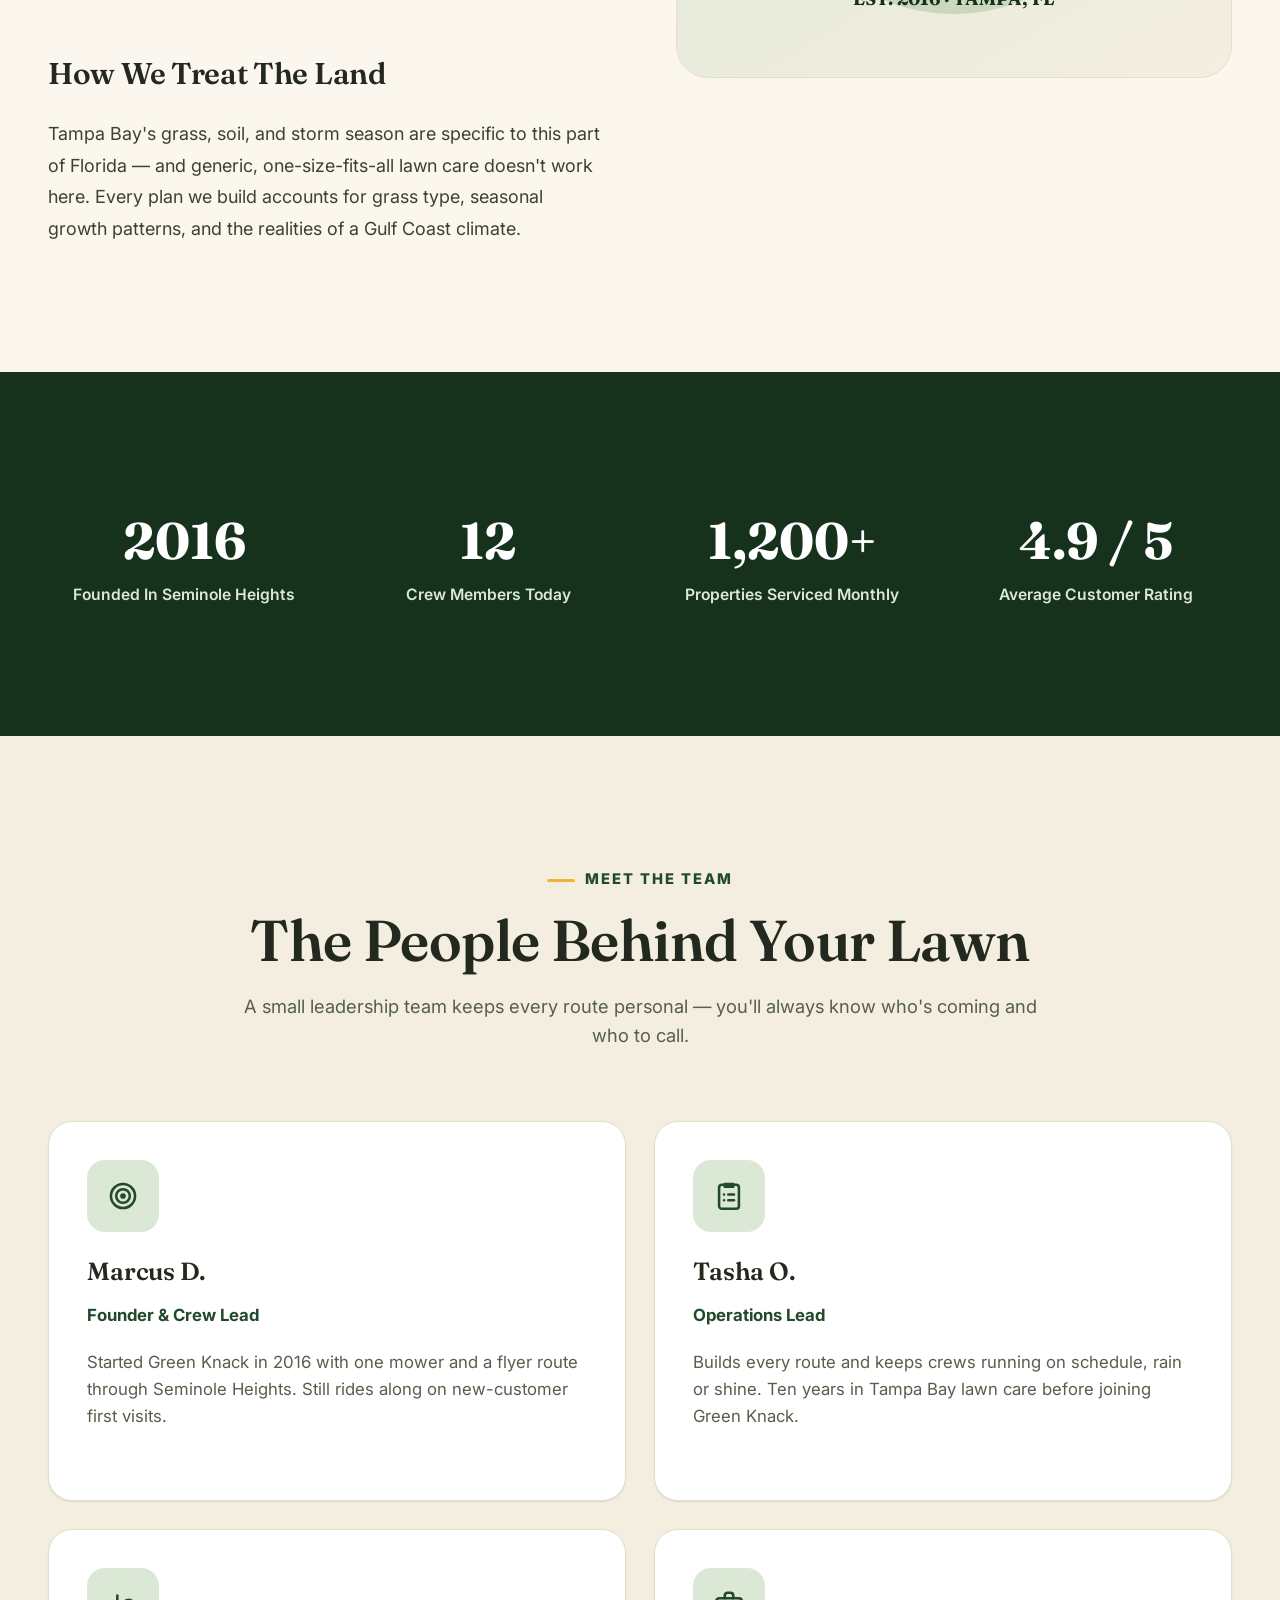
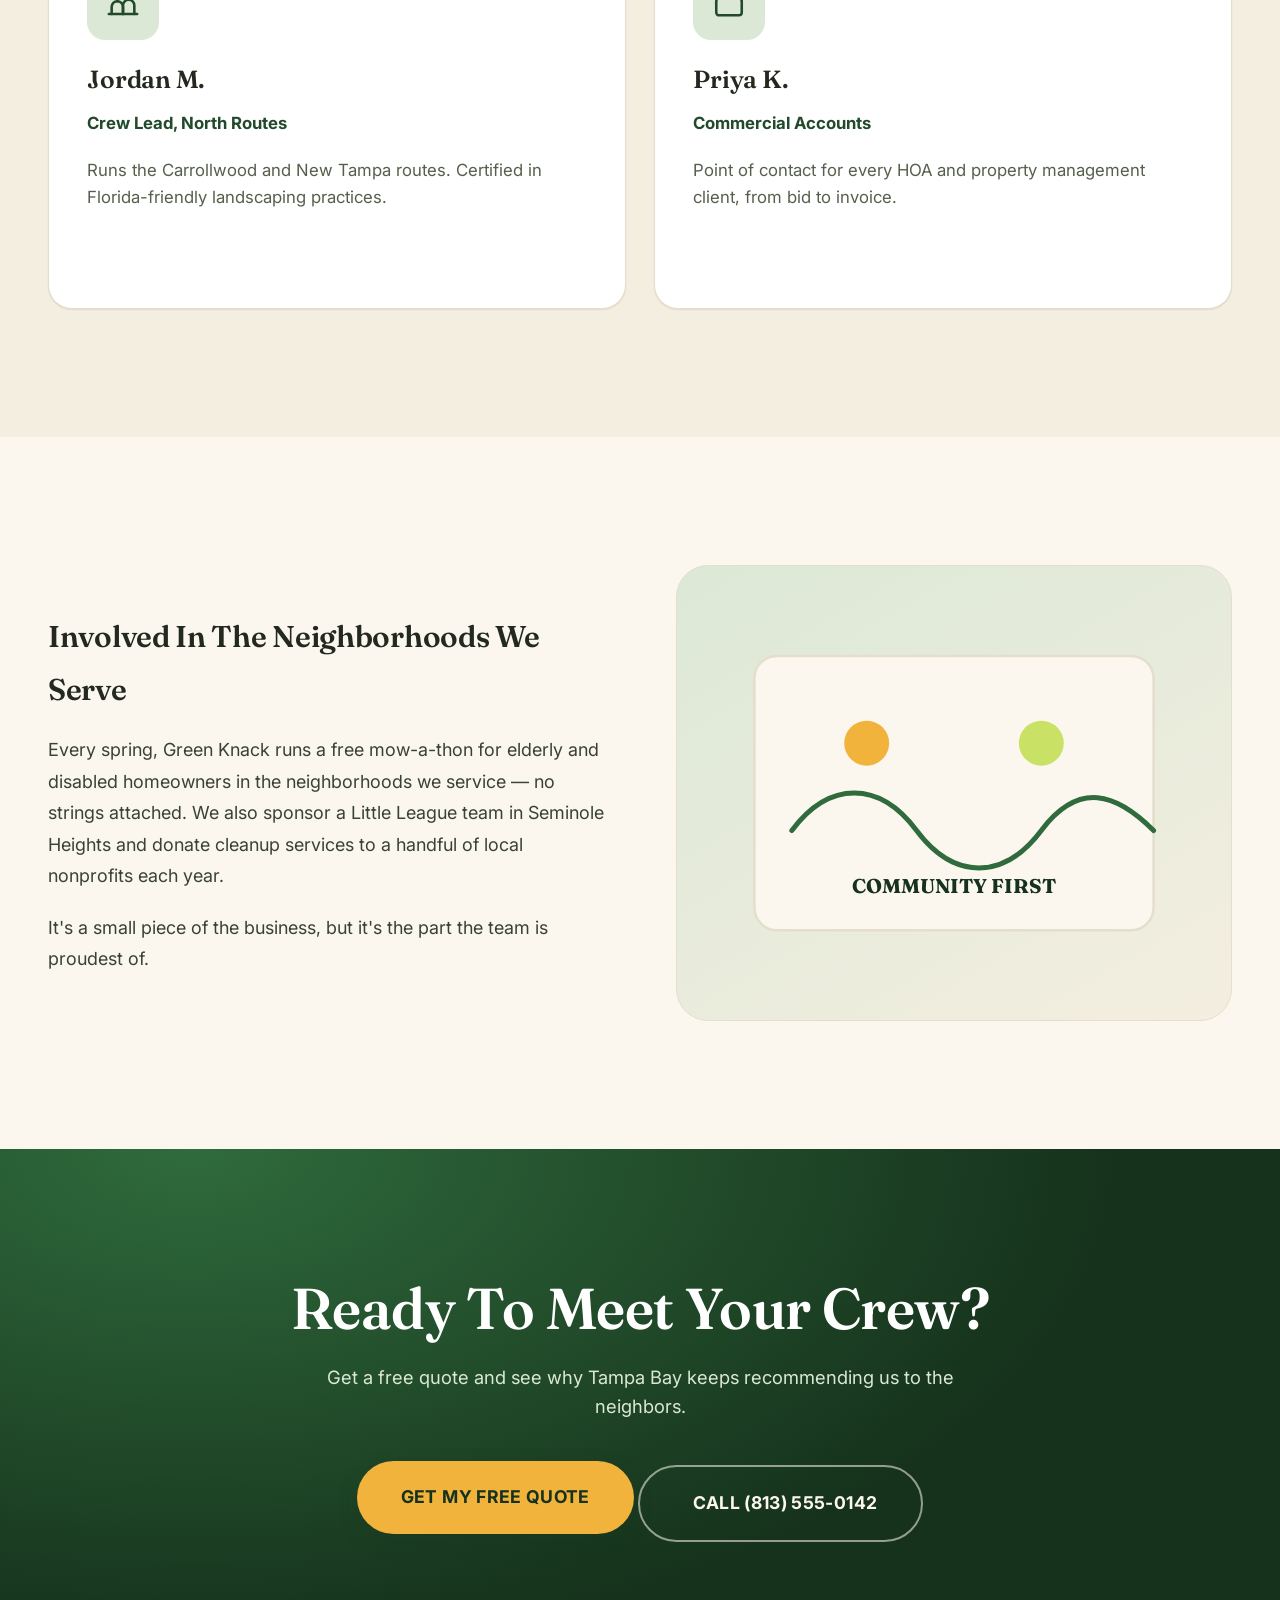
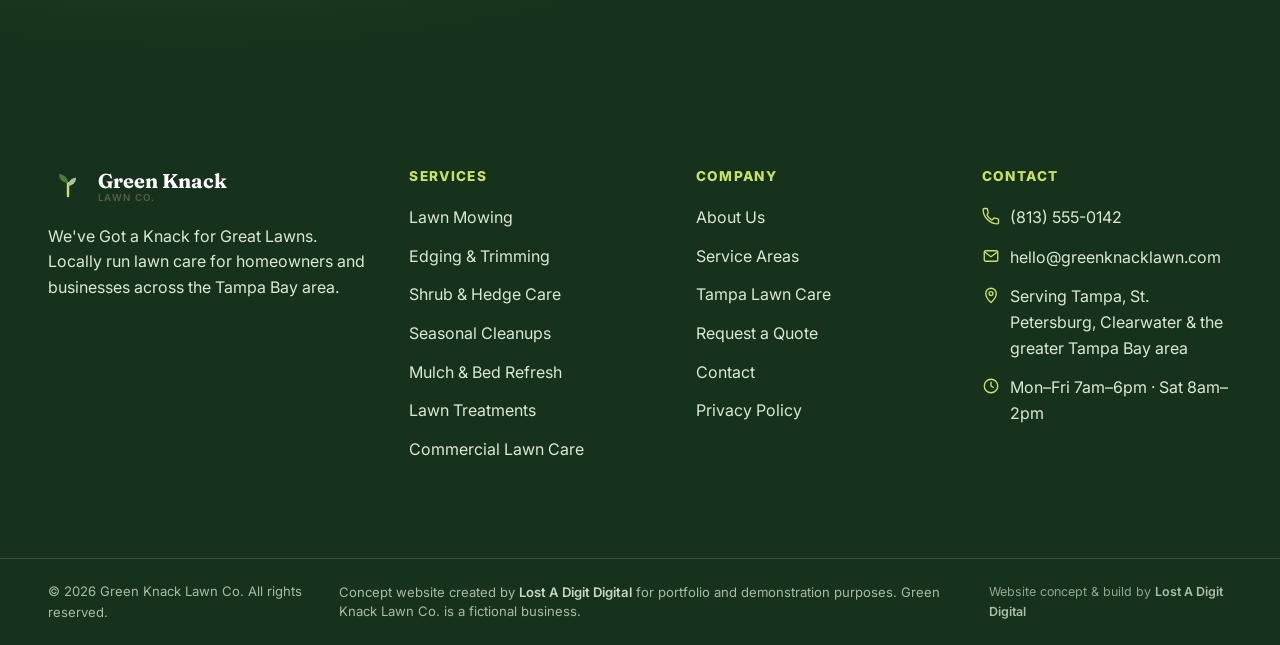
==== commit 3201c5e5: "Cache-bust stylesheet link to clear stale CDN cache Hostinger's CDN caches /css/styles.css for 30 da" ====
--- a/about/index.html
+++ b/about/index.html
@@ -24,7 +24,7 @@
 <link rel="preconnect" href="https://fonts.googleapis.com">
 <link rel="preconnect" href="https://fonts.gstatic.com" crossorigin>
 <link href="https://fonts.googleapis.com/css2?family=Fraunces:wght@500;600;700&family=Inter:wght@400;500;600;700;800&display=swap" rel="stylesheet">
-<link rel="stylesheet" href="/css/styles.css">
+<link rel="stylesheet" href="/css/styles.css?v=2.0.1">
 
 <script type="application/ld+json">{"@context": "https://schema.org", "@type": "LocalBusiness", "@id": "https://lawn-service.lostadigitdigital.com/#business", "name": "Green Knack Lawn Co.", "description": "Residential and commercial lawn care serving the greater Tampa Bay, Florida area — mowing, hedge care, seasonal cleanups, and lawn treatments with no long-term contracts.", "url": "https://lawn-service.lostadigitdigital.com/", "telephone": "+18135550142", "email": "hello@greenknacklawn.com", "image": "https://lawn-service.lostadigitdigital.com/images/og-cover.jpg", "priceRange": "$$", "address": {"@type": "PostalAddress", "addressLocality": "Tampa", "addressRegion": "FL", "addressCountry": "US"}, "geo": {"@type": "GeoCoordinates", "latitude": 27.9506, "longitude": -82.4572}, "areaServed": [{"@type": "City", "name": "Tampa"}, {"@type": "City", "name": "South Tampa"}, {"@type": "City", "name": "Seminole Heights"}, {"@type": "City", "name": "Carrollwood"}, {"@type": "City", "name": "Westchase"}, {"@type": "City", "name": "New Tampa"}, {"@type": "City", "name": "Brandon"}, {"@type": "City", "name": "Riverview"}, {"@type": "City", "name": "Valrico"}, {"@type": "City", "name": "St. Petersburg"}, {"@type": "City", "name": "Clearwater"}, {"@type": "City", "name": "Wesley Chapel"}, {"@type": "City", "name": "Dunedin"}, {"@type": "City", "name": "Safety Harbor"}, {"@type": "City", "name": "Temple Terrace"}, {"@type": "City", "name": "Town 'n' Country"}], "openingHoursSpecification": [{"@type": "OpeningHoursSpecification", "dayOfWeek": ["Monday", "Tuesday", "Wednesday", "Thursday", "Friday"], "opens": "07:00", "closes": "18:00"}, {"@type": "OpeningHoursSpecification", "dayOfWeek": ["Saturday"], "opens": "08:00", "closes": "14:00"}], "sameAs": []}</script>
 
--- a/css/styles.css
+++ b/css/styles.css
@@ -1030,14 +1030,13 @@
 }
 
 /* One entry system across home, About, and every service page:
-   hero + proof stripe equals exactly one visible viewport. */
+   hero + proof stripe target one visible viewport, but the hero grows
+   past that floor instead of clipping when content needs more room. */
 :root{ --entry-trust-h:92px; }
 .hero,
 .service-hero,
 .page-hero{
-  height:calc(100svh - var(--entry-trust-h));
-  min-height:0;
-  max-height:none;
+  min-height:calc(100svh - var(--entry-trust-h));
 }
 .page-hero{
   display:flex;
@@ -1046,7 +1045,6 @@
   padding-bottom:0;
 }
 .trust-strip__inner{
-  height:var(--entry-trust-h);
   min-height:var(--entry-trust-h);
   padding-block:10px;
 }
@@ -1056,12 +1054,10 @@
   .hero,
   .service-hero,
   .page-hero{
-    height:calc(100svh - var(--entry-trust-h));
-    min-height:0;
+    min-height:calc(100svh - var(--entry-trust-h));
   }
   .trust-strip__inner{
     grid-template-columns:repeat(2,minmax(0,1fr));
-    height:var(--entry-trust-h);
     min-height:var(--entry-trust-h);
     padding-block:0;
   }
@@ -1273,9 +1269,6 @@
 /* Final proportional scale adjustment: +7% without changing the
    hero + trust-stripe one-viewport composition above. */
 .hero__content{ width:min(770px, calc(100% - 2 * var(--gutter))); }
-.hero__content,
-.service-hero__content,
-.page-hero > .container{ transform:translateY(56px); }
 .hero__content h1,
 .service-hero__content h1,
 .page-hero h1{ font-size:clamp(3.2rem,5.35vw,5.35rem); }
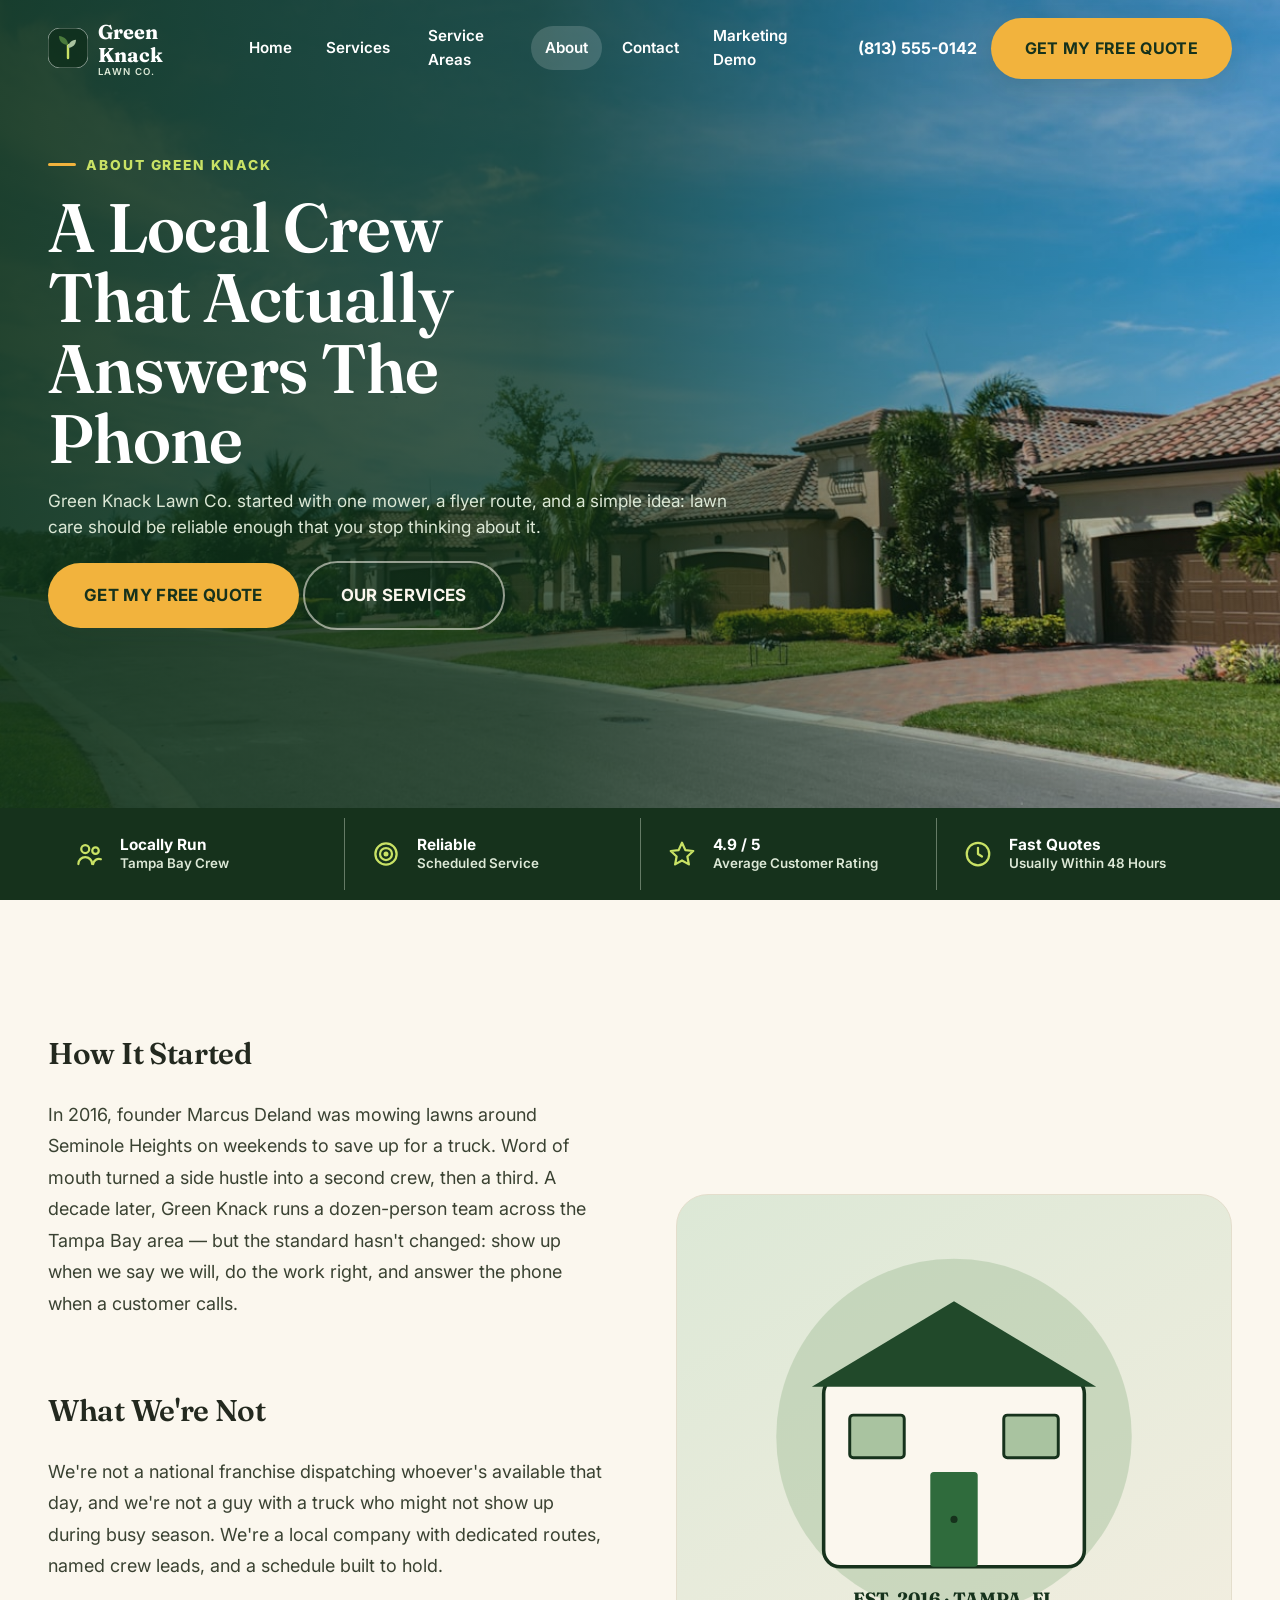
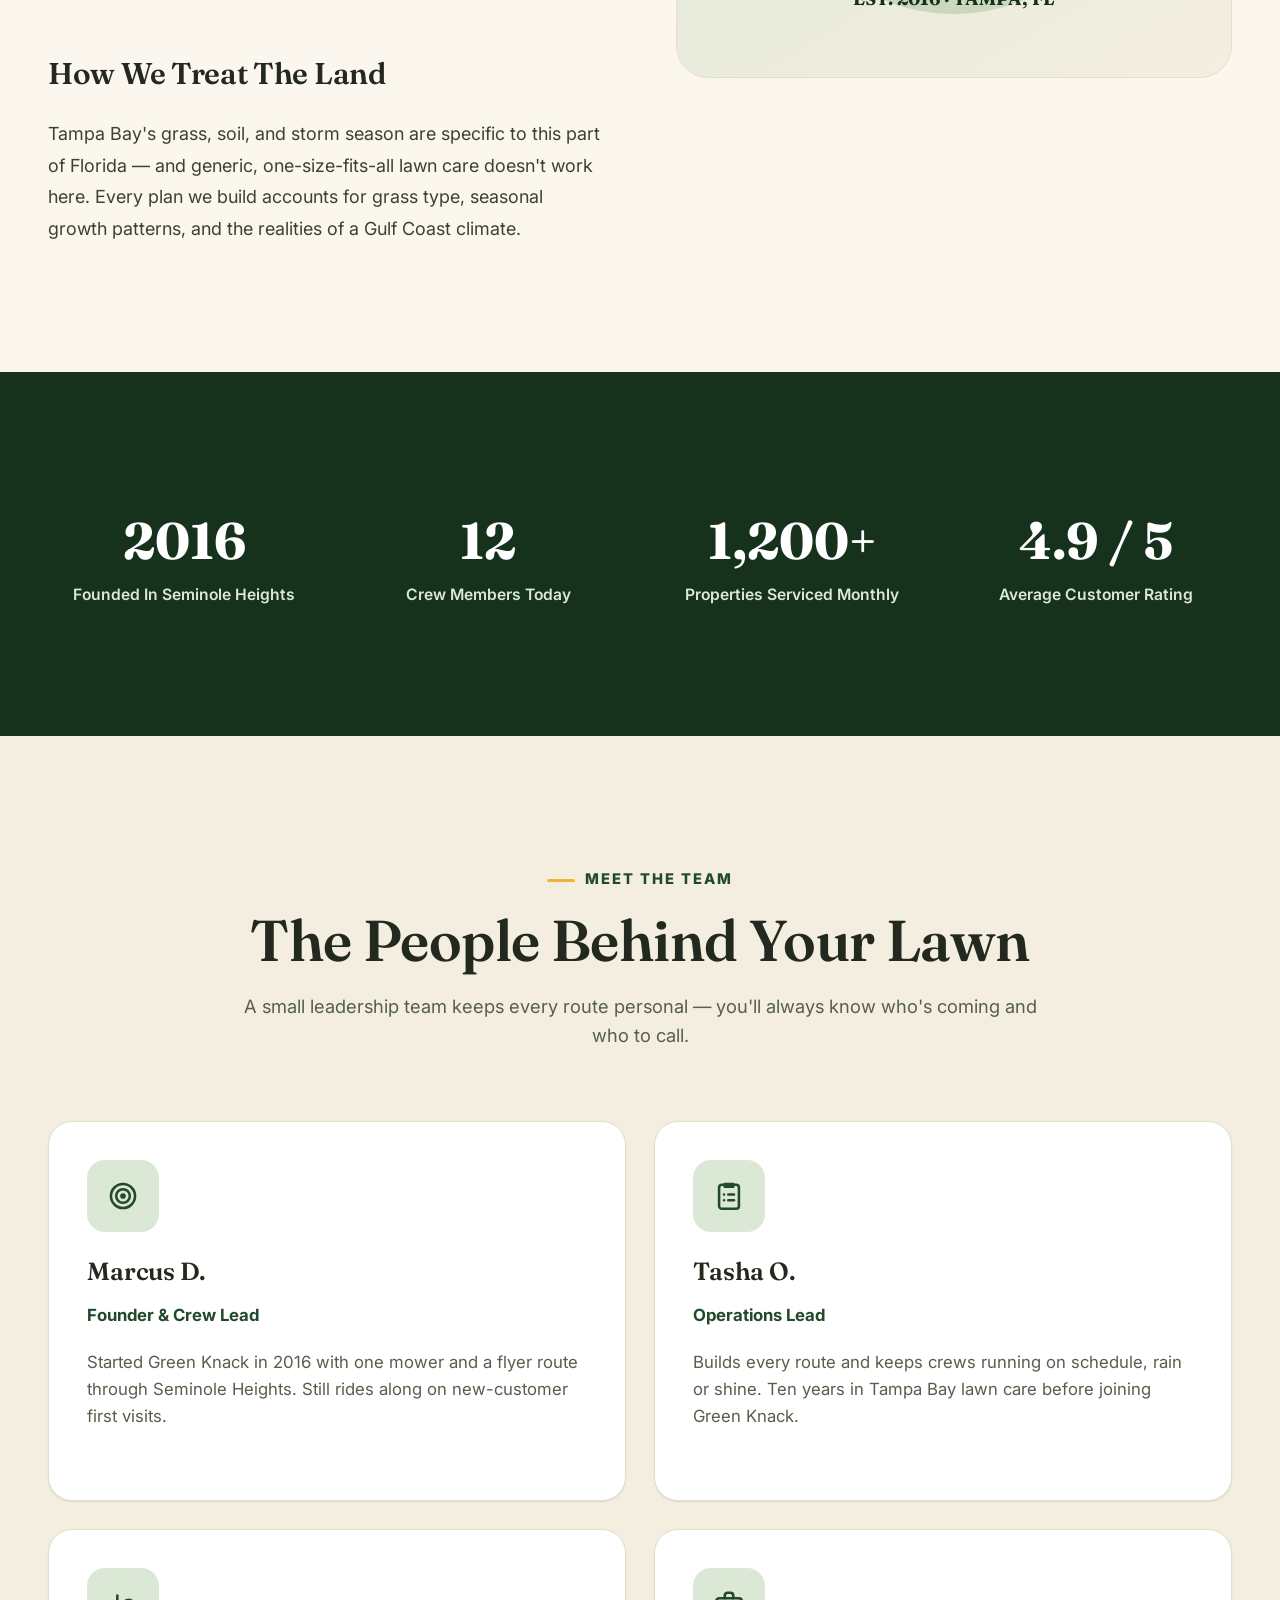
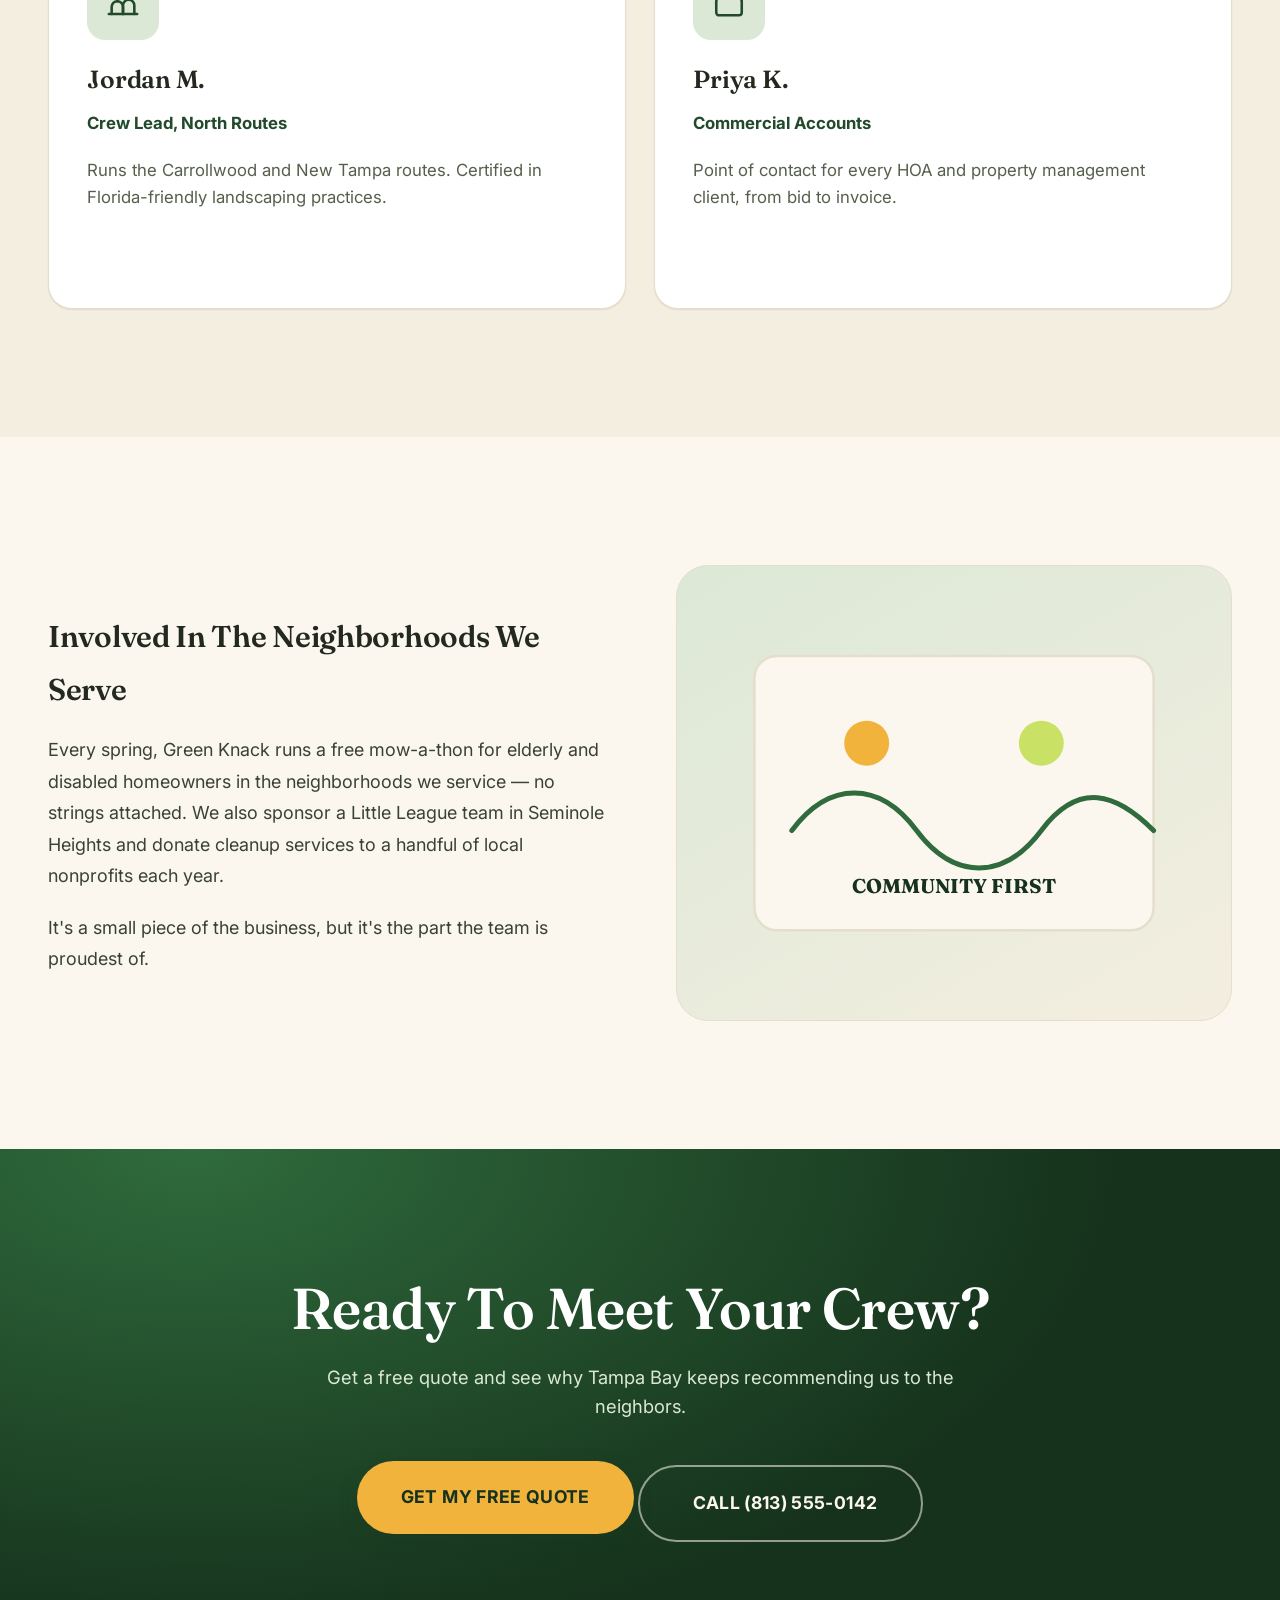
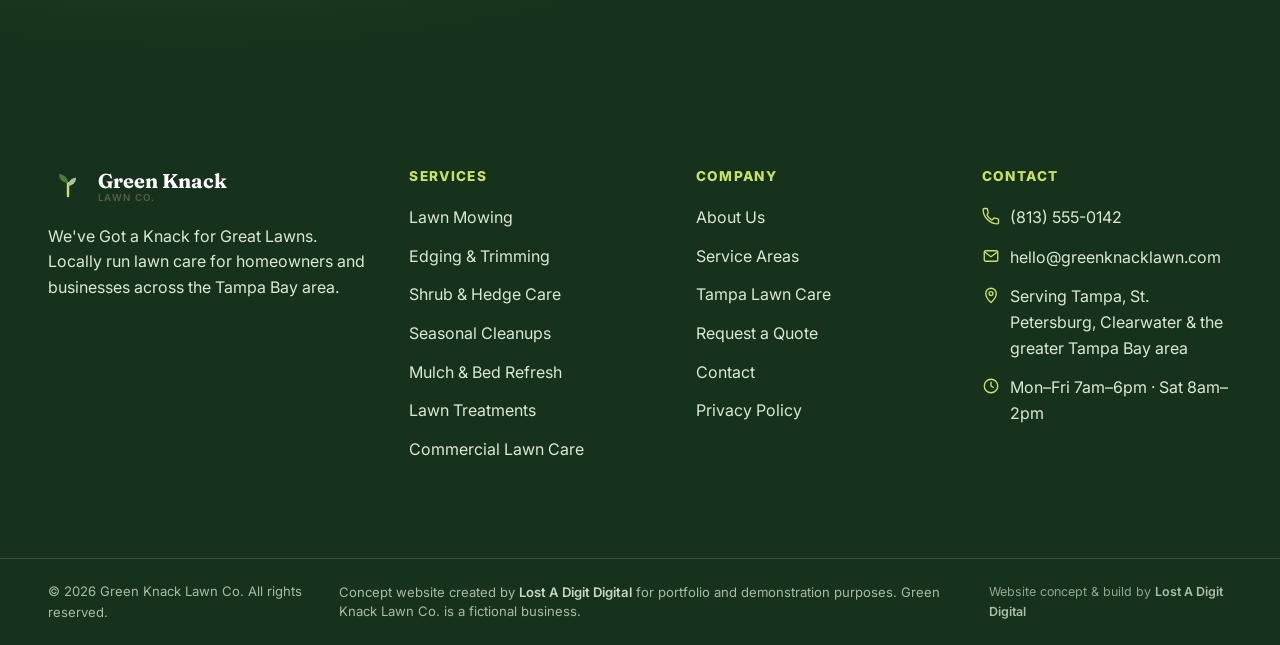
==== commit 8c648fed: "Bump stylesheet cache-buster to 2.0.2 Reusing the 2.0.1 URL for the spacing fix meant the CDN kept s" ====
--- a/about/index.html
+++ b/about/index.html
@@ -24,7 +24,7 @@
 <link rel="preconnect" href="https://fonts.googleapis.com">
 <link rel="preconnect" href="https://fonts.gstatic.com" crossorigin>
 <link href="https://fonts.googleapis.com/css2?family=Fraunces:wght@500;600;700&family=Inter:wght@400;500;600;700;800&display=swap" rel="stylesheet">
-<link rel="stylesheet" href="/css/styles.css?v=2.0.1">
+<link rel="stylesheet" href="/css/styles.css?v=2.0.2">
 
 <script type="application/ld+json">{"@context": "https://schema.org", "@type": "LocalBusiness", "@id": "https://lawn-service.lostadigitdigital.com/#business", "name": "Green Knack Lawn Co.", "description": "Residential and commercial lawn care serving the greater Tampa Bay, Florida area — mowing, hedge care, seasonal cleanups, and lawn treatments with no long-term contracts.", "url": "https://lawn-service.lostadigitdigital.com/", "telephone": "+18135550142", "email": "hello@greenknacklawn.com", "image": "https://lawn-service.lostadigitdigital.com/images/og-cover.jpg", "priceRange": "$$", "address": {"@type": "PostalAddress", "addressLocality": "Tampa", "addressRegion": "FL", "addressCountry": "US"}, "geo": {"@type": "GeoCoordinates", "latitude": 27.9506, "longitude": -82.4572}, "areaServed": [{"@type": "City", "name": "Tampa"}, {"@type": "City", "name": "South Tampa"}, {"@type": "City", "name": "Seminole Heights"}, {"@type": "City", "name": "Carrollwood"}, {"@type": "City", "name": "Westchase"}, {"@type": "City", "name": "New Tampa"}, {"@type": "City", "name": "Brandon"}, {"@type": "City", "name": "Riverview"}, {"@type": "City", "name": "Valrico"}, {"@type": "City", "name": "St. Petersburg"}, {"@type": "City", "name": "Clearwater"}, {"@type": "City", "name": "Wesley Chapel"}, {"@type": "City", "name": "Dunedin"}, {"@type": "City", "name": "Safety Harbor"}, {"@type": "City", "name": "Temple Terrace"}, {"@type": "City", "name": "Town 'n' Country"}], "openingHoursSpecification": [{"@type": "OpeningHoursSpecification", "dayOfWeek": ["Monday", "Tuesday", "Wednesday", "Thursday", "Friday"], "opens": "07:00", "closes": "18:00"}, {"@type": "OpeningHoursSpecification", "dayOfWeek": ["Saturday"], "opens": "08:00", "closes": "14:00"}], "sameAs": []}</script>
 
--- a/css/styles.css
+++ b/css/styles.css
@@ -1432,3 +1432,21 @@
   .services-hero > .container{ transform:none; }
   .services-hero .kicker{ margin-bottom:28px; }
 }
+
+/* Tighten hero vertical spacing on desktop/tablet so the CTA row stays
+   above the fold on shorter real-world viewports (browser chrome, a
+   non-maximized window) now that the hero grows instead of clipping.
+   Copy, typography, and layout are unchanged - only the gaps shrink. */
+@media (min-width:720px){
+  .hero__content,
+  .service-hero__content,
+  .page-hero > .container{ padding-block:clamp(24px,3vw,40px); }
+  .hero__eyebrow,
+  .service-hero__content .kicker{ margin-bottom:16px; }
+  .hero__content p,
+  .service-hero__content p,
+  .page-hero p{ margin-top:14px; }
+  .hero__content .hero__ctas,
+  .service-hero__content .hero__ctas,
+  .page-hero .hero__ctas{ margin-top:20px; gap:14px; }
+}
